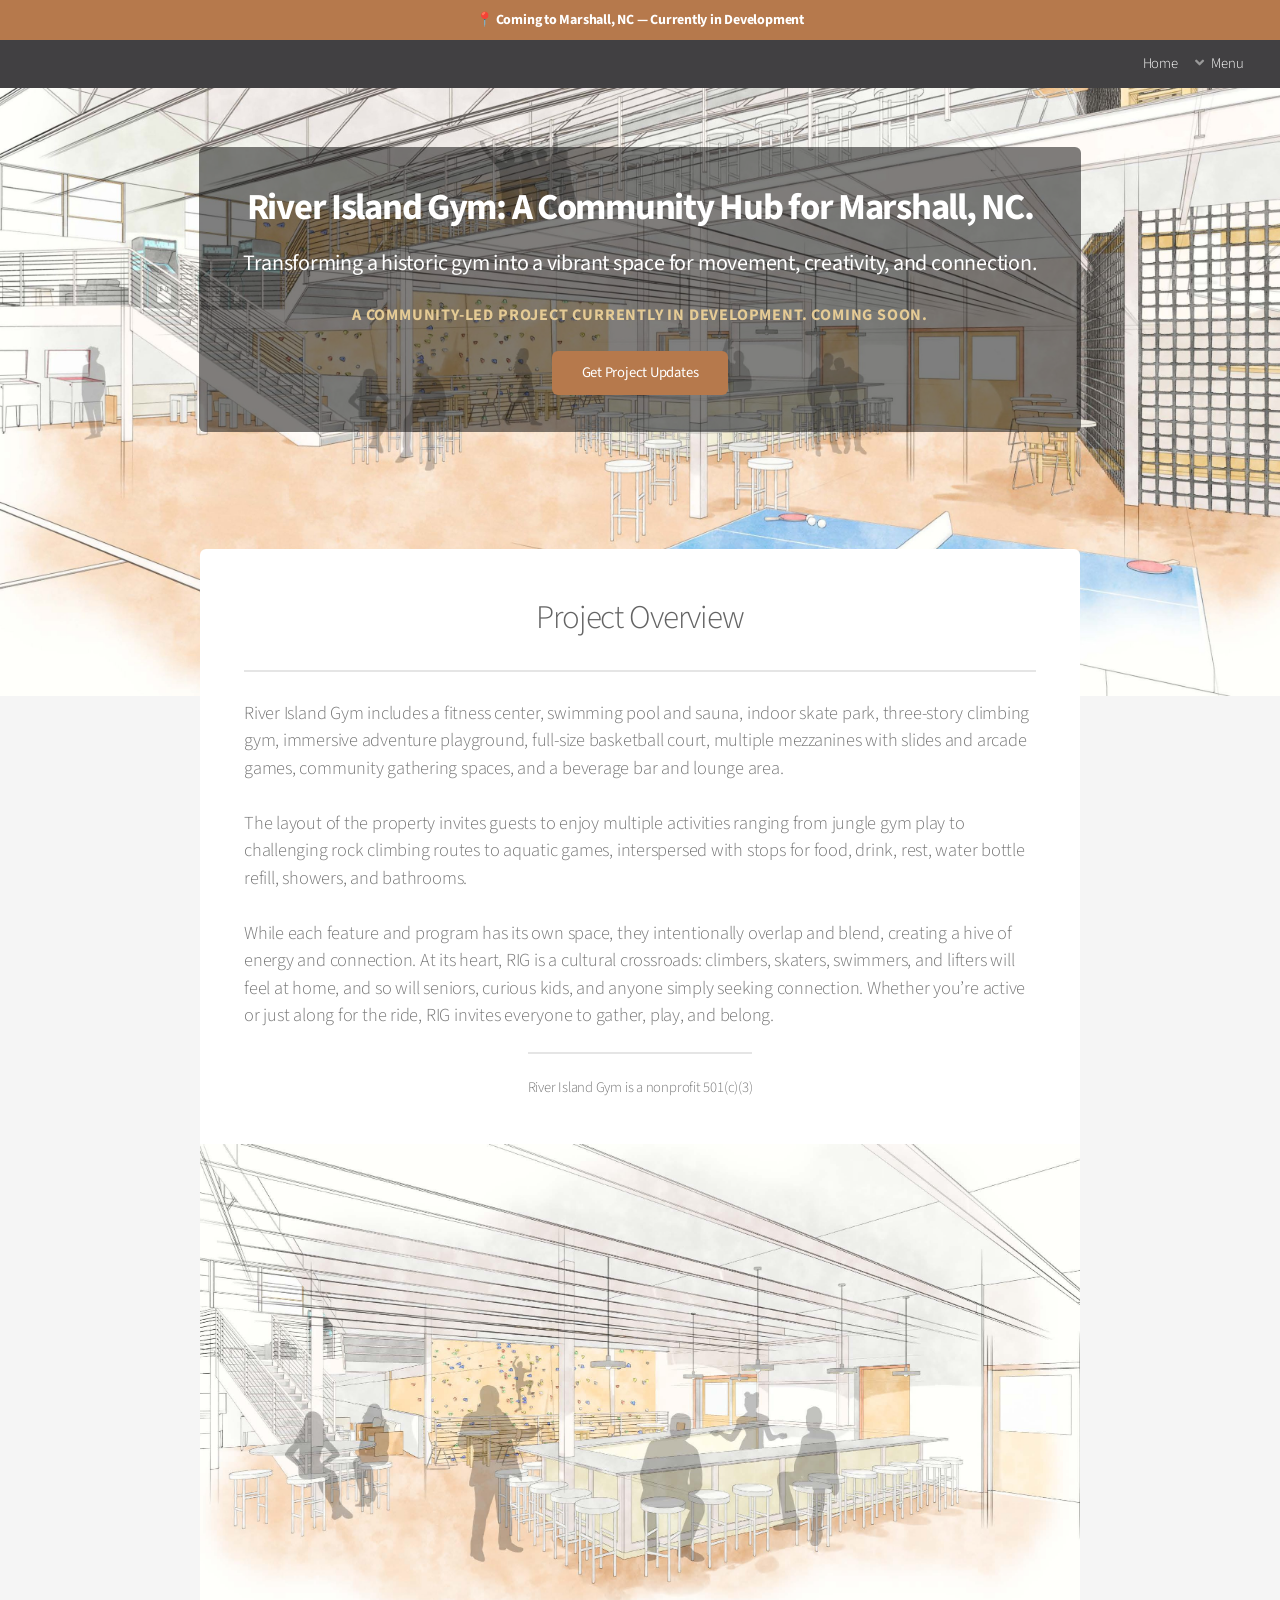
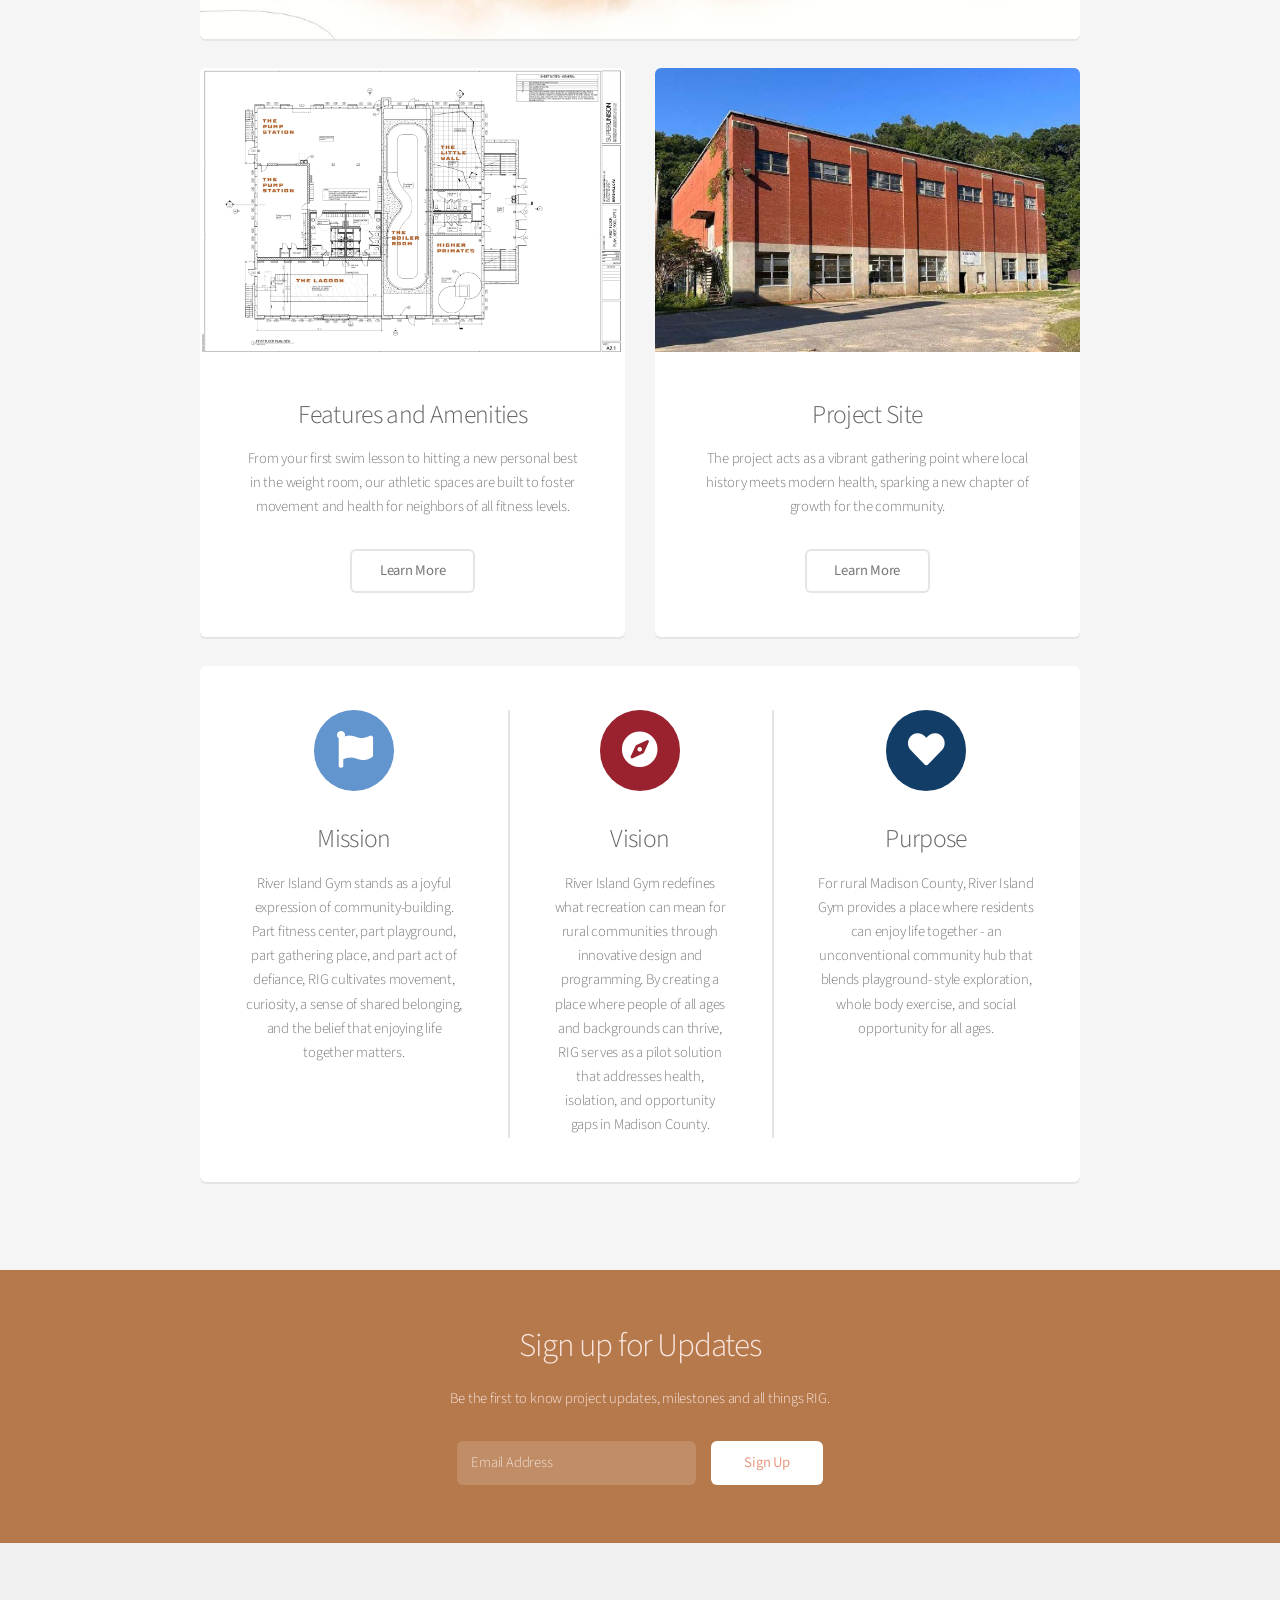
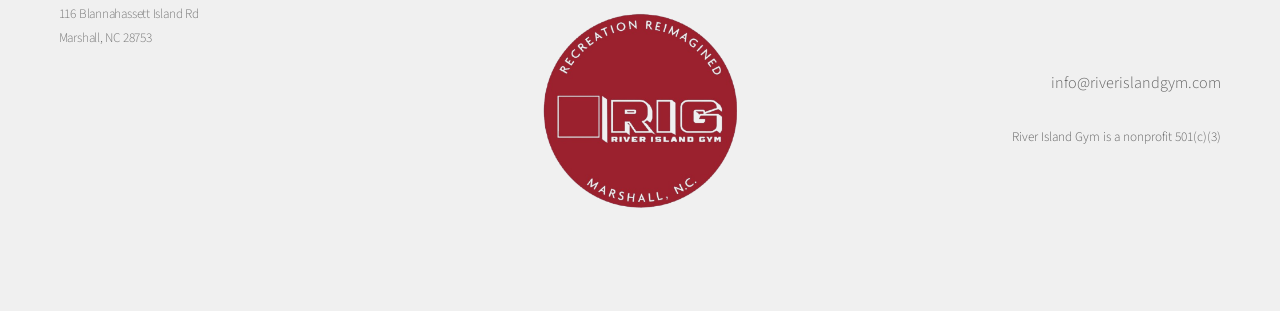
==== index.html @ 529a2a3e "remove pending approved" ====
<!DOCTYPE HTML>
<!--
	River Island Gym
-->
<html lang="en">
	<head>
		<title>River Island Gym | Marshall, NC Fitness & Community Center</title>
		<meta charset="utf-8" />
		<meta name="viewport" content="width=device-width, initial-scale=1, user-scalable=no" />
		<meta name="description" content="River Island Gym is a nonprofit community hub in Marshall, NC featuring a fitness center, skate park, climbing wall, pool, and more." />
		<meta property="og:title" content="River Island Gym | Marshall, NC Fitness & Community Center" />
		<meta property="og:description" content="River Island Gym is a nonprofit community hub in Marshall, NC featuring a fitness center, skate park, climbing wall, pool, and more." />
		<meta property="og:image" content="https://www.riverislandgym.com/images/top_banner.jpg" />
		<meta property="og:url" content="https://www.riverislandgym.com/" />
		<meta property="og:type" content="website" />
		<link rel="icon" href="images/favicon.png" type="image/png" />
		<link rel="stylesheet" href="assets/css/main.css" />
			<!-- Google tag (gtag.js) -->
		<script async src="https://www.googletagmanager.com/gtag/js?id=G-6VCPHJTY31"></script>
		<script>
		window.dataLayer = window.dataLayer || [];
		function gtag(){dataLayer.push(arguments);}
		gtag('js', new Date());

		gtag('config', 'G-6VCPHJTY31');
		</script>
	</head>

	<body class="landing is-preload">

		<!-- Announcement Bar -->
			<div id="announcement-bar">
				📍 Coming to Marshall, NC — Currently in Development
			</div>

		<div id="page-wrapper">

			<!-- Header -->
				<header id="header">
					<nav id="nav">
						<ul>
							<li><a href="index.html">Home</a></li>
							<li>
								<a href="#" class="icon solid fa-angle-down">Menu</a>
								<ul>
									<li><a href="spaces.html">Property Features</a></li>
									<li><a href="site.html">Project Site</a></li>
									<li><a href="contact.html">Contact</a></li>
								</ul>
							</li>
						</ul>
					</nav>
				</header>

			<!-- Banner -->
				<section id="banner">
					<div class="content">
						<h1>River Island Gym: A Community Hub for Marshall, NC.</h1>
						<p class="sub-headline">Transforming a historic gym into a vibrant space for movement, creativity, and connection.</p>
						<p class="status-line">A community-led project currently in development. Coming soon.</p>
						<ul class="actions special">
							<li><a href="#cta" class="button primary">Get Project Updates</a></li>
						</ul>
					</div>
				</section>

			<!-- Main -->
				<section id="main" class="container">

					<section class="box special">
						<header class="major">
							<h2>Project Overview</h2>
							<p>River Island Gym includes a fitness center, swimming pool and sauna, indoor skate park, three-story climbing
							gym, immersive adventure playground, full-size basketball court, multiple mezzanines with slides and arcade
							games, community gathering spaces, and a beverage bar and lounge area.<br><br>
							The layout of the property invites guests to enjoy multiple activities ranging from jungle gym play to challenging
							rock climbing routes to aquatic games, interspersed with stops for food, drink, rest, water bottle refill, showers,
							and bathrooms.<br><br>
							While each feature and program has its own space, they intentionally overlap and blend, creating a hive of
							energy and connection. At its heart, RIG is a cultural crossroads: climbers, skaters, swimmers, and lifters will
							feel at home, and so will seniors, curious kids, and anyone simply seeking connection. Whether you’re active or
							just along for the ride, RIG invites everyone to gather, play, and belong.
							</p>
							<p>River Island Gym is a nonprofit 501(c)(3)</p>
						</header>
						<span class="image featured"><img src="images/sandbar.jpg" alt="River Island Gym Sandbar lounge area" /></span>
					</section>

					<div class="row">
						<div class="col-6 col-12-narrower">

							<section class="box special">
								<span class="image featured fixed-ratio"><img src="images/architectual_drawing.jpg" alt="River Island Gym features and amenities" /></span>
								<h3>Features and Amenities</h3>
								<p>From your first swim lesson to hitting a new personal best in the weight room, our athletic spaces are built to foster movement and health for neighbors of all fitness levels.</p>
								<ul class="actions special">
									<li><a href="spaces.html" class="button alt">Learn More</a></li>
								</ul>
							</section>

						</div>
						<div class="col-6 col-12-narrower">

							<section class="box special">
								<span class="image featured fixed-ratio"><img src="images/current_building.jpg" alt="Current historic building exterior of River Island Gym" /></span>
								<h3>Project Site</h3>
								<p>The project acts as a vibrant gathering point where local history meets modern health, sparking a new chapter of growth for the community.</p>
								<ul class="actions special">
									<li><a href="site.html" class="button alt">Learn More</a></li>
								</ul>
							</section>

						</div>
					</div>

					<section class="box special features">
						<div class="features-row">
							<section>
								<span class="icon solid major fa-flag accent4"></span>
								<h3>Mission</h3>
								<p>River Island Gym stands as a joyful expression of community-building. Part fitness center, part playground, part gathering place, and part act of defiance, RIG cultivates movement, curiosity, a sense of shared belonging, and the belief that enjoying life together matters.</p>
							</section>
							<section>
								<span class="icon solid major fa-compass accent2"></span>
								<h3>Vision</h3>
								<p>River Island Gym redefines what recreation can mean for rural communities through innovative design and programming. By creating a place where people of all ages and backgrounds can thrive, RIG serves as a pilot solution that addresses health, isolation, and opportunity gaps in Madison County.</p>
							</section>
							<section>
								<span class="icon solid major fa-heart accent3"></span>
								<h3>Purpose</h3>
								<p>For rural Madison County, River Island Gym provides a place where residents can enjoy life together - an unconventional community hub that blends playground- style exploration, whole body exercise, and social opportunity for all ages.</p>
							</section>
						</div>
					</section>

				</section>

			<!-- CTA -->
				<section id="cta">

					<h2>Sign up for Updates</h2>
					<p>Be the first to know project updates, milestones and all things RIG.</p>

					<form method="POST" action="https://api.web3forms.com/submit">
						<input type="hidden" name="access_key" value="9e22d08b-8946-438e-a63d-2a989fbc5acf">
						
						<!-- Honeypot Spam Protection -->
						<input type="checkbox" name="botcheck" class="hidden" style="display: none;">
						<div class="row gtr-50 gtr-uniform">
							<div class="col-8 col-12-mobilep">
								<input type="email" name="email" id="email" placeholder="Email Address" required />
							</div>
							<div class="col-4 col-12-mobilep">
								<input type="submit" value="Sign Up" class="fit" />
							</div>
						</div>
					</form>

				</section>

			<!-- Footer -->
				<footer id="footer">
					<div class="footer-location">
						<p>116 Blannahassett Island Rd<br>Marshall, NC 28753</p>
						<iframe src="https://maps.google.com/maps?q=116%20Blannahassett%20Island%20Rd,%20Marshall,%20NC%2028753&t=&z=13&ie=UTF8&iwloc=&output=embed" width="100%" height="150" style="border:0; border-radius: 6px; margin-top: 1em;" allowfullscreen="" loading="lazy"></iframe>
					</div>
					<div class="footer-logo">
						<img src="images/rig_red_circle.png" alt="River Island Gym Logo" />
					</div>
					<div class="footer-contact">
						<!--
						<ul class="icons">
							<li><a href="#" class="icon brands fa-twitter"><span class="label">Twitter</span></a></li>
							<li><a href="#" class="icon brands fa-facebook-f"><span class="label">Facebook</span></a></li>
							<li><a href="#" class="icon brands fa-instagram"><span class="label">Instagram</span></a></li>
						</ul>
						-->
						<h4><a href="mailto:info@riverislandgym.com">info@riverislandgym.com</a></h4>
						<br><h5>River Island Gym is a nonprofit 501(c)(3)</h5>
					</div>
	
				</footer>

		</div>

		<!-- Scripts -->
			<script src="assets/js/jquery.min.js"></script>
			<script src="assets/js/jquery.dropotron.min.js"></script>
			<script src="assets/js/jquery.scrollex.min.js"></script>
			<script src="assets/js/browser.min.js"></script>
			<script src="assets/js/breakpoints.min.js"></script>
			<script src="assets/js/util.js"></script>
			<script src="assets/js/main.js"></script>

	</body>
</html>
---- assets/css/main.css ----
@import url("https://cdnjs.cloudflare.com/ajax/libs/font-awesome/5.15.4/css/all.min.css");
@import url("https://fonts.googleapis.com/css?family=Source+Sans+Pro:300,400,700,300italic,400italic,700italic");

	html, body, div, span, applet, object,
	iframe, h1, h2, h3, h4, h5, h6, p, blockquote,
	pre, a, abbr, acronym, address, big, cite,
	code, del, dfn, em, img, ins, kbd, q, s, samp,
	small, strike, strong, sub, sup, tt, var, b,
	u, i, center, dl, dt, dd, ol, ul, li, fieldset,
	form, label, legend, table, caption, tbody,
	tfoot, thead, tr, th, td, article, aside,
	canvas, details, embed, figure, figcaption,
	footer, header, hgroup, menu, nav, output, ruby,
	section, summary, time, mark, audio, video {
		margin: 0;
		padding: 0;
		border: 0;
		font-size: 100%;
		font: inherit;
		vertical-align: baseline;
	}

	article, aside, details, figcaption, figure,
	footer, header, hgroup, menu, nav, section {
		display: block;
	}

	body {
		line-height: 1;
	}

	ol, ul {
		list-style: none;
	}

	blockquote, q {
		quotes: none;
	}

		blockquote:before, blockquote:after, q:before, q:after {
			content: '';
			content: none;
		}

	table {
		border-collapse: collapse;
		border-spacing: 0;
	}

	body {
		-webkit-text-size-adjust: none;
	}

	mark {
		background-color: transparent;
		color: inherit;
	}

	input::-moz-focus-inner {
		border: 0;
		padding: 0;
	}

	input, select, textarea {
		-moz-appearance: none;
		-webkit-appearance: none;
		-ms-appearance: none;
		appearance: none;
	}

/* Basic */

	@-ms-viewport {
		width: device-width;
	}

	body {
		-ms-overflow-style: scrollbar;
	}

	@media screen and (max-width: 480px) {

		html, body {
			min-width: 320px;
		}

	}

	html {
		box-sizing: border-box;
	}

	*, *:before, *:after {
		box-sizing: inherit;
	}

	body {
		background: #f5f5f5;
	}

	body, input, select, textarea {
		color: #777;
		font-family: "Source Sans Pro", sans-serif;
		font-size: 16pt;
		font-weight: 300;
		line-height: 1.65em;
		letter-spacing: -0.015em;
	}

	a {
		-moz-transition: color 0.2s ease-in-out, border-bottom-color 0.2s ease-in-out;
		-webkit-transition: color 0.2s ease-in-out, border-bottom-color 0.2s ease-in-out;
		-ms-transition: color 0.2s ease-in-out, border-bottom-color 0.2s ease-in-out;
		transition: color 0.2s ease-in-out, border-bottom-color 0.2s ease-in-out;
		border-bottom: dotted 1px;
		color: #e89980;
		text-decoration: none;
	}

		a:hover {
			border-bottom-color: transparent;
		}

	strong, b {
		color: #646464;
		font-weight: 400;
	}

	em, i {
		font-style: italic;
	}

	p {
		margin: 0 0 2em 0;
	}

	h1, h2, h3, h4, h5, h6 {
		color: #646464;
		font-weight: 300;
		line-height: 1em;
		margin: 0 0 0.5em 0;
	}

		h1 a, h2 a, h3 a, h4 a, h5 a, h6 a {
			color: inherit;
			text-decoration: none;
		}

	h1, h2 {
		font-size: 2.25em;
		line-height: 1.5em;
		letter-spacing: -0.035em;
	}

	h3 {
		font-size: 1.75em;
		line-height: 1.5em;
		letter-spacing: -0.025em;
	}

	h4 {
		font-size: 1.1em;
		line-height: 1.5em;
		letter-spacing: 0;
	}

	h5 {
		font-size: 0.9em;
		line-height: 1.5em;
		letter-spacing: 0;
	}

	h6 {
		font-size: 0.7em;
		line-height: 1.5em;
		letter-spacing: 0;
	}

	sub {
		font-size: 0.8em;
		position: relative;
		top: 0.5em;
	}

	sup {
		font-size: 0.8em;
		position: relative;
		top: -0.5em;
	}

	hr {
		border: 0;
		border-bottom: solid 2px #e5e5e5;
		margin: 2em 0;
	}

		hr.major {
			margin: 3em 0;
		}

	blockquote {
		border-left: solid 4px #e5e5e5;
		font-style: italic;
		margin: 0 0 2em 0;
		padding: 0.5em 0 0.5em 2em;
	}

	pre {
		-webkit-overflow-scrolling: touch;
		background: #f8f8f8;
		border-radius: 6px;
		border: solid 1px #e5e5e5;
		font-family: monospace;
		font-size: 0.9em;
		line-height: 1.75em;
		margin: 0 0 2em 0;
		overflow-x: auto;
		padding: 1em 1.5em;
	}

	code {
		background: #f8f8f8;
		border-radius: 6px;
		border: solid 1px #e5e5e5;
		font-family: monospace;
		font-size: 0.9em;
		margin: 0 0.25em;
		padding: 0.25em 0.65em;
	}

	.align-left {
		text-align: left;
	}

	.align-center {
		text-align: center;
	}

	.align-right {
		text-align: right;
	}

/* Row */

	.row {
		display: flex;
		flex-wrap: wrap;
		box-sizing: border-box;
		align-items: stretch;
	}

		.row > * {
			box-sizing: border-box;
		}

		.row.gtr-uniform > * > :last-child {
			margin-bottom: 0;
		}

		.row.aln-left {
			justify-content: flex-start;
		}

		.row.aln-center {
			justify-content: center;
		}

		.row.aln-right {
			justify-content: flex-end;
		}

		.row.aln-top {
			align-items: flex-start;
		}

		.row.aln-middle {
			align-items: center;
		}

		.row.aln-bottom {
			align-items: flex-end;
		}

		.row > .imp {
			order: -1;
		}

		.row > .col-1 {
			width: 8.33333%;
		}

		.row > .off-1 {
			margin-left: 8.333333%;
		}

		.row > .col-2 {
			width: 16.66667%;
		}

		.row > .off-2 {
			margin-left: 16.66667%;
		}

		.row > .col-3 {
			width: 25%;
		}

		.row > .off-3 {
			margin-left: 25%;
		}

		.row > .col-4 {
			width: 33.33333%;
		}

		.row > .off-4 {
			margin-left: 33.33333%;
		}

		.row > .col-5 {
			width: 41.66667%;
		}

		.row > .off-5 {
			margin-left: 41.66667%;
		}

		.row > .col-6 {
			width: 50%;
		}

		.row > .off-6 {
			margin-left: 50%;
		}

		.row > .col-7 {
			width: 58.33333%;
		}

		.row > .off-7 {
			margin-left: 58.33333%;
		}

		.row > .col-8 {
			width: 66.66667%;
		}

		.row > .off-8 {
			margin-left: 66.66667%;
		}

		.row > .col-9 {
			width: 75%;
		}

		.row > .off-9 {
			margin-left: 75%;
		}

		.row > .col-10 {
			width: 83.33333%;
		}

		.row > .off-10 {
			margin-left: 83.33333%;
		}

		.row > .col-11 {
			width: 91.66667%;
		}

		.row > .off-11 {
			margin-left: 91.66667%;
		}

		.row > .col-12 {
			width: 100%;
		}

		.row > .off-12 {
			margin-left: 100%;
		}

		.row.gtr-0 {
			margin-top: 0;
			margin-left: 0em;
		}

			.row.gtr-0 > * {
				padding: 0 0 0 0em;
			}

			.row.gtr-0.gtr-uniform {
				margin-top: 0em;
			}

				.row.gtr-0.gtr-uniform > * {
					padding-top: 0em;
				}

		.row.gtr-25 {
			margin-top: 0;
			margin-left: -0.5em;
		}

			.row.gtr-25 > * {
				padding: 0 0 0 0.5em;
			}

			.row.gtr-25.gtr-uniform {
				margin-top: -0.5em;
			}

				.row.gtr-25.gtr-uniform > * {
					padding-top: 0.5em;
				}

		.row.gtr-50 {
			margin-top: 0;
			margin-left: -1em;
		}

			.row.gtr-50 > * {
				padding: 0 0 0 1em;
			}

			.row.gtr-50.gtr-uniform {
				margin-top: -1em;
			}

				.row.gtr-50.gtr-uniform > * {
					padding-top: 1em;
				}

		.row {
			margin-top: 0;
			margin-left: -2em;
		}

			.row > * {
				padding: 0 0 0 2em;
			}

			.row.gtr-uniform {
				margin-top: -2em;
			}

				.row.gtr-uniform > * {
					padding-top: 2em;
				}

		.row.gtr-150 {
			margin-top: 0;
			margin-left: -3em;
		}

			.row.gtr-150 > * {
				padding: 0 0 0 3em;
			}

			.row.gtr-150.gtr-uniform {
				margin-top: -3em;
			}

				.row.gtr-150.gtr-uniform > * {
					padding-top: 3em;
				}

		.row.gtr-200 {
			margin-top: 0;
			margin-left: -4em;
		}

			.row.gtr-200 > * {
				padding: 0 0 0 4em;
			}

			.row.gtr-200.gtr-uniform {
				margin-top: -4em;
			}

				.row.gtr-200.gtr-uniform > * {
					padding-top: 4em;
				}

		@media screen and (max-width: 1680px) {

			.row {
				display: flex;
				flex-wrap: wrap;
				box-sizing: border-box;
				align-items: stretch;
			}

				.row > * {
					box-sizing: border-box;
				}

				.row.gtr-uniform > * > :last-child {
					margin-bottom: 0;
				}

				.row.aln-left {
					justify-content: flex-start;
				}

				.row.aln-center {
					justify-content: center;
				}

				.row.aln-right {
					justify-content: flex-end;
				}

				.row.aln-top {
					align-items: flex-start;
				}

				.row.aln-middle {
					align-items: center;
				}

				.row.aln-bottom {
					align-items: flex-end;
				}

				.row > .imp-wide {
					order: -1;
				}

				.row > .col-1-wide {
					width: 8.33333%;
				}

				.row > .off-1-wide {
					margin-left: 8.33333%;
				}

				.row > .col-2-wide {
					width: 16.66667%;
				}

				.row > .off-2-wide {
					margin-left: 16.66667%;
				}

				.row > .col-3-wide {
					width: 25%;
				}

				.row > .off-3-wide {
					margin-left: 25%;
				}

				.row > .col-4-wide {
					width: 33.33333%;
				}

				.row > .off-4-wide {
					margin-left: 33.33333%;
				}

				.row > .col-5-wide {
					width: 41.66667%;
				}

				.row > .off-5-wide {
					margin-left: 41.66667%;
				}

				.row > .col-6-wide {
					width: 50%;
				}

				.row > .off-6-wide {
					margin-left: 50%;
				}

				.row > .col-7-wide {
					width: 58.33333%;
				}

				.row > .off-7-wide {
					margin-left: 58.33333%;
				}

				.row > .col-8-wide {
					width: 66.66667%;
				}

				.row > .off-8-wide {
					margin-left: 66.66667%;
				}

				.row > .col-9-wide {
					width: 75%;
				}

				.row > .off-9-wide {
					margin-left: 75%;
				}

				.row > .col-10-wide {
					width: 83.33333%;
				}

				.row > .off-10-wide {
					margin-left: 83.33333%;
				}

				.row > .col-11-wide {
					width: 91.66667%;
				}

				.row > .off-11-wide {
					margin-left: 91.66667%;
				}

				.row > .col-12-wide {
					width: 100%;
				}

				.row > .off-12-wide {
					margin-left: 100%;
				}

				.row.gtr-0 {
					margin-top: 0;
					margin-left: 0em;
				}

					.row.gtr-0 > * {
						padding: 0 0 0 0em;
					}

					.row.gtr-0.gtr-uniform {
						margin-top: 0em;
					}

						.row.gtr-0.gtr-uniform > * {
							padding-top: 0em;
						}

				.row.gtr-25 {
					margin-top: 0;
					margin-left: -0.5em;
				}

					.row.gtr-25 > * {
						padding: 0 0 0 0.5em;
					}

					.row.gtr-25.gtr-uniform {
						margin-top: -0.5em;
					}

						.row.gtr-25.gtr-uniform > * {
							padding-top: 0.5em;
						}

				.row.gtr-50 {
					margin-top: 0;
					margin-left: -1em;
				}

					.row.gtr-50 > * {
						padding: 0 0 0 1em;
					}

					.row.gtr-50.gtr-uniform {
						margin-top: -1em;
					}

						.row.gtr-50.gtr-uniform > * {
							padding-top: 1em;
						}

				.row {
					margin-top: 0;
					margin-left: -2em;
				}

					.row > * {
						padding: 0 0 0 2em;
					}

					.row.gtr-uniform {
						margin-top: -2em;
					}

						.row.gtr-uniform > * {
							padding-top: 2em;
						}

				.row.gtr-150 {
					margin-top: 0;
					margin-left: -3em;
				}

					.row.gtr-150 > * {
						padding: 0 0 0 3em;
					}

					.row.gtr-150.gtr-uniform {
						margin-top: -3em;
					}

						.row.gtr-150.gtr-uniform > * {
							padding-top: 3em;
						}

				.row.gtr-200 {
					margin-top: 0;
					margin-left: -4em;
				}

					.row.gtr-200 > * {
						padding: 0 0 0 4em;
					}

					.row.gtr-200.gtr-uniform {
						margin-top: -4em;
					}

						.row.gtr-200.gtr-uniform > * {
							padding-top: 4em;
						}

		}

		@media screen and (max-width: 1280px) {

			.row {
				display: flex;
				flex-wrap: wrap;
				box-sizing: border-box;
				align-items: stretch;
			}

				.row > * {
					box-sizing: border-box;
				}

				.row.gtr-uniform > * > :last-child {
					margin-bottom: 0;
				}

				.row.aln-left {
					justify-content: flex-start;
				}

				.row.aln-center {
					justify-content: center;
				}

				.row.aln-right {
					justify-content: flex-end;
				}

				.row.aln-top {
					align-items: flex-start;
				}

				.row.aln-middle {
					align-items: center;
				}

				.row.aln-bottom {
					align-items: flex-end;
				}

				.row > .imp-normal {
					order: -1;
				}

				.row > .col-1-normal {
					width: 8.33333%;
				}

				.row > .off-1-normal {
					margin-left: 8.33333%;
				}

				.row > .col-2-normal {
					width: 16.66667%;
				}

				.row > .off-2-normal {
					margin-left: 16.66667%;
				}

				.row > .col-3-normal {
					width: 25%;
				}

				.row > .off-3-normal {
					margin-left: 25%;
				}

				.row > .col-4-normal {
					width: 33.33333%;
				}

				.row > .off-4-normal {
					margin-left: 33.33333%;
				}

				.row > .col-5-normal {
					width: 41.66667%;
				}

				.row > .off-5-normal {
					margin-left: 41.66667%;
				}

				.row > .col-6-normal {
					width: 50%;
				}

				.row > .off-6-normal {
					margin-left: 50%;
				}

				.row > .col-7-normal {
					width: 58.33333%;
				}

				.row > .off-7-normal {
					margin-left: 58.33333%;
				}

				.row > .col-8-normal {
					width: 66.66667%;
				}

				.row > .off-8-normal {
					margin-left: 66.66667%;
				}

				.row > .col-9-normal {
					width: 75%;
				}

				.row > .off-9-normal {
					margin-left: 75%;
				}

				.row > .col-10-normal {
					width: 83.33333%;
				}

				.row > .off-10-normal {
					margin-left: 83.33333%;
				}

				.row > .col-11-normal {
					width: 91.66667%;
				}

				.row > .off-11-normal {
					margin-left: 91.66667%;
				}

				.row > .col-12-normal {
					width: 100%;
				}

				.row > .off-12-normal {
					margin-left: 100%;
				}

				.row.gtr-0 {
					margin-top: 0;
					margin-left: 0em;
				}

					.row.gtr-0 > * {
						padding: 0 0 0 0em;
					}

					.row.gtr-0.gtr-uniform {
						margin-top: 0em;
					}

						.row.gtr-0.gtr-uniform > * {
							padding-top: 0em;
						}

				.row.gtr-25 {
					margin-top: 0;
					margin-left: -0.5em;
				}

					.row.gtr-25 > * {
						padding: 0 0 0 0.5em;
					}

					.row.gtr-25.gtr-uniform {
						margin-top: -0.5em;
					}

						.row.gtr-25.gtr-uniform > * {
							padding-top: 0.5em;
						}

				.row.gtr-50 {
					margin-top: 0;
					margin-left: -1em;
				}

					.row.gtr-50 > * {
						padding: 0 0 0 1em;
					}

					.row.gtr-50.gtr-uniform {
						margin-top: -1em;
					}

						.row.gtr-50.gtr-uniform > * {
							padding-top: 1em;
						}

				.row {
					margin-top: 0;
					margin-left: -2em;
				}

					.row > * {
						padding: 0 0 0 2em;
					}

					.row.gtr-uniform {
						margin-top: -2em;
					}

						.row.gtr-uniform > * {
							padding-top: 2em;
						}

				.row.gtr-150 {
					margin-top: 0;
					margin-left: -3em;
				}

					.row.gtr-150 > * {
						padding: 0 0 0 3em;
					}

					.row.gtr-150.gtr-uniform {
						margin-top: -3em;
					}

						.row.gtr-150.gtr-uniform > * {
							padding-top: 3em;
						}

				.row.gtr-200 {
					margin-top: 0;
					margin-left: -4em;
				}

					.row.gtr-200 > * {
						padding: 0 0 0 4em;
					}

					.row.gtr-200.gtr-uniform {
						margin-top: -4em;
					}

						.row.gtr-200.gtr-uniform > * {
							padding-top: 4em;
						}

		}

		@media screen and (max-width: 980px) {

			.row {
				display: flex;
				flex-wrap: wrap;
				box-sizing: border-box;
				align-items: stretch;
			}

				.row > * {
					box-sizing: border-box;
				}

				.row.gtr-uniform > * > :last-child {
					margin-bottom: 0;
				}

				.row.aln-left {
					justify-content: flex-start;
				}

				.row.aln-center {
					justify-content: center;
				}

				.row.aln-right {
					justify-content: flex-end;
				}

				.row.aln-top {
					align-items: flex-start;
				}

				.row.aln-middle {
					align-items: center;
				}

				.row.aln-bottom {
					align-items: flex-end;
				}

				.row > .imp-narrow {
					order: -1;
				}

				.row > .col-1-narrow {
					width: 8.33333%;
				}

				.row > .off-1-narrow {
					margin-left: 8.33333%;
				}

				.row > .col-2-narrow {
					width: 16.66667%;
				}

				.row > .off-2-narrow {
					margin-left: 16.66667%;
				}

				.row > .col-3-narrow {
					width: 25%;
				}

				.row > .off-3-narrow {
					margin-left: 25%;
				}

				.row > .col-4-narrow {
					width: 33.33333%;
				}

				.row > .off-4-narrow {
					margin-left: 33.33333%;
				}

				.row > .col-5-narrow {
					width: 41.66667%;
				}

				.row > .off-5-narrow {
					margin-left: 41.66667%;
				}

				.row > .col-6-narrow {
					width: 50%;
				}

				.row > .off-6-narrow {
					margin-left: 50%;
				}

				.row > .col-7-narrow {
					width: 58.33333%;
				}

				.row > .off-7-narrow {
					margin-left: 58.33333%;
				}

				.row > .col-8-narrow {
					width: 66.66667%;
				}

				.row > .off-8-narrow {
					margin-left: 66.66667%;
				}

				.row > .col-9-narrow {
					width: 75%;
				}

				.row > .off-9-narrow {
					margin-left: 75%;
				}

				.row > .col-10-narrow {
					width: 83.33333%;
				}

				.row > .off-10-narrow {
					margin-left: 83.33333%;
				}

				.row > .col-11-narrow {
					width: 91.66667%;
				}

				.row > .off-11-narrow {
					margin-left: 91.66667%;
				}

				.row > .col-12-narrow {
					width: 100%;
				}

				.row > .off-12-narrow {
					margin-left: 100%;
				}

				.row.gtr-0 {
					margin-top: 0;
					margin-left: 0em;
				}

					.row.gtr-0 > * {
						padding: 0 0 0 0em;
					}

					.row.gtr-0.gtr-uniform {
						margin-top: 0em;
					}

						.row.gtr-0.gtr-uniform > * {
							padding-top: 0em;
						}

				.row.gtr-25 {
					margin-top: 0;
					margin-left: -0.5em;
				}

					.row.gtr-25 > * {
						padding: 0 0 0 0.5em;
					}

					.row.gtr-25.gtr-uniform {
						margin-top: -0.5em;
					}

						.row.gtr-25.gtr-uniform > * {
							padding-top: 0.5em;
						}

				.row.gtr-50 {
					margin-top: 0;
					margin-left: -1em;
				}

					.row.gtr-50 > * {
						padding: 0 0 0 1em;
					}

					.row.gtr-50.gtr-uniform {
						margin-top: -1em;
					}

						.row.gtr-50.gtr-uniform > * {
							padding-top: 1em;
						}

				.row {
					margin-top: 0;
					margin-left: -2em;
				}

					.row > * {
						padding: 0 0 0 2em;
					}

					.row.gtr-uniform {
						margin-top: -2em;
					}

						.row.gtr-uniform > * {
							padding-top: 2em;
						}

				.row.gtr-150 {
					margin-top: 0;
					margin-left: -3em;
				}

					.row.gtr-150 > * {
						padding: 0 0 0 3em;
					}

					.row.gtr-150.gtr-uniform {
						margin-top: -3em;
					}

						.row.gtr-150.gtr-uniform > * {
							padding-top: 3em;
						}

				.row.gtr-200 {
					margin-top: 0;
					margin-left: -4em;
				}

					.row.gtr-200 > * {
						padding: 0 0 0 4em;
					}

					.row.gtr-200.gtr-uniform {
						margin-top: -4em;
					}

						.row.gtr-200.gtr-uniform > * {
							padding-top: 4em;
						}

		}

		@media screen and (max-width: 840px) {

			.row {
				display: flex;
				flex-wrap: wrap;
				box-sizing: border-box;
				align-items: stretch;
			}

				.row > * {
					box-sizing: border-box;
				}

				.row.gtr-uniform > * > :last-child {
					margin-bottom: 0;
				}

				.row.aln-left {
					justify-content: flex-start;
				}

				.row.aln-center {
					justify-content: center;
				}

				.row.aln-right {
					justify-content: flex-end;
				}

				.row.aln-top {
					align-items: flex-start;
				}

				.row.aln-middle {
					align-items: center;
				}

				.row.aln-bottom {
					align-items: flex-end;
				}

				.row > .imp-narrower {
					order: -1;
				}

				.row > .col-1-narrower {
					width: 8.33333%;
				}

				.row > .off-1-narrower {
					margin-left: 8.33333%;
				}

				.row > .col-2-narrower {
					width: 16.66667%;
				}

				.row > .off-2-narrower {
					margin-left: 16.66667%;
				}

				.row > .col-3-narrower {
					width: 25%;
				}

				.row > .off-3-narrower {
					margin-left: 25%;
				}

				.row > .col-4-narrower {
					width: 33.33333%;
				}

				.row > .off-4-narrower {
					margin-left: 33.33333%;
				}

				.row > .col-5-narrower {
					width: 41.66667%;
				}

				.row > .off-5-narrower {
					margin-left: 41.66667%;
				}

				.row > .col-6-narrower {
					width: 50%;
				}

				.row > .off-6-narrower {
					margin-left: 50%;
				}

				.row > .col-7-narrower {
					width: 58.33333%;
				}

				.row > .off-7-narrower {
					margin-left: 58.33333%;
				}

				.row > .col-8-narrower {
					width: 66.66667%;
				}

				.row > .off-8-narrower {
					margin-left: 66.66667%;
				}

				.row > .col-9-narrower {
					width: 75%;
				}

				.row > .off-9-narrower {
					margin-left: 75%;
				}

				.row > .col-10-narrower {
					width: 83.33333%;
				}

				.row > .off-10-narrower {
					margin-left: 83.33333%;
				}

				.row > .col-11-narrower {
					width: 91.66667%;
				}

				.row > .off-11-narrower {
					margin-left: 91.66667%;
				}

				.row > .col-12-narrower {
					width: 100%;
				}

				.row > .off-12-narrower {
					margin-left: 100%;
				}

				.row.gtr-0 {
					margin-top: 0;
					margin-left: 0em;
				}

					.row.gtr-0 > * {
						padding: 0 0 0 0em;
					}

					.row.gtr-0.gtr-uniform {
						margin-top: 0em;
					}

						.row.gtr-0.gtr-uniform > * {
							padding-top: 0em;
						}

				.row.gtr-25 {
					margin-top: 0;
					margin-left: -0.5em;
				}

					.row.gtr-25 > * {
						padding: 0 0 0 0.5em;
					}

					.row.gtr-25.gtr-uniform {
						margin-top: -0.5em;
					}

						.row.gtr-25.gtr-uniform > * {
							padding-top: 0.5em;
						}

				.row.gtr-50 {
					margin-top: 0;
					margin-left: -1em;
				}

					.row.gtr-50 > * {
						padding: 0 0 0 1em;
					}

					.row.gtr-50.gtr-uniform {
						margin-top: -1em;
					}

						.row.gtr-50.gtr-uniform > * {
							padding-top: 1em;
						}

				.row {
					margin-top: 0;
					margin-left: -2em;
				}

					.row > * {
						padding: 0 0 0 2em;
					}

					.row.gtr-uniform {
						margin-top: -2em;
					}

						.row.gtr-uniform > * {
							padding-top: 2em;
						}

				.row.gtr-150 {
					margin-top: 0;
					margin-left: -3em;
				}

					.row.gtr-150 > * {
						padding: 0 0 0 3em;
					}

					.row.gtr-150.gtr-uniform {
						margin-top: -3em;
					}

						.row.gtr-150.gtr-uniform > * {
							padding-top: 3em;
						}

				.row.gtr-200 {
					margin-top: 0;
					margin-left: -4em;
				}

					.row.gtr-200 > * {
						padding: 0 0 0 4em;
					}

					.row.gtr-200.gtr-uniform {
						margin-top: -4em;
					}

						.row.gtr-200.gtr-uniform > * {
							padding-top: 4em;
						}

		}

		@media screen and (max-width: 736px) {

			.row {
				display: flex;
				flex-wrap: wrap;
				box-sizing: border-box;
				align-items: stretch;
			}

				.row > * {
					box-sizing: border-box;
				}

				.row.gtr-uniform > * > :last-child {
					margin-bottom: 0;
				}

				.row.aln-left {
					justify-content: flex-start;
				}

				.row.aln-center {
					justify-content: center;
				}

				.row.aln-right {
					justify-content: flex-end;
				}

				.row.aln-top {
					align-items: flex-start;
				}

				.row.aln-middle {
					align-items: center;
				}

				.row.aln-bottom {
					align-items: flex-end;
				}

				.row > .imp-mobile {
					order: -1;
				}

				.row > .col-1-mobile {
					width: 8.33333%;
				}

				.row > .off-1-mobile {
					margin-left: 8.33333%;
				}

				.row > .col-2-mobile {
					width: 16.66667%;
				}

				.row > .off-2-mobile {
					margin-left: 16.66667%;
				}

				.row > .col-3-mobile {
					width: 25%;
				}

				.row > .off-3-mobile {
					margin-left: 25%;
				}

				.row > .col-4-mobile {
					width: 33.33333%;
				}

				.row > .off-4-mobile {
					margin-left: 33.33333%;
				}

				.row > .col-5-mobile {
					width: 41.66667%;
				}

				.row > .off-5-mobile {
					margin-left: 41.66667%;
				}

				.row > .col-6-mobile {
					width: 50%;
				}

				.row > .off-6-mobile {
					margin-left: 50%;
				}

				.row > .col-7-mobile {
					width: 58.33333%;
				}

				.row > .off-7-mobile {
					margin-left: 58.33333%;
				}

				.row > .col-8-mobile {
					width: 66.66667%;
				}

				.row > .off-8-mobile {
					margin-left: 66.66667%;
				}

				.row > .col-9-mobile {
					width: 75%;
				}

				.row > .off-9-mobile {
					margin-left: 75%;
				}

				.row > .col-10-mobile {
					width: 83.33333%;
				}

				.row > .off-10-mobile {
					margin-left: 83.33333%;
				}

				.row > .col-11-mobile {
					width: 91.66667%;
				}

				.row > .off-11-mobile {
					margin-left: 91.66667%;
				}

				.row > .col-12-mobile {
					width: 100%;
				}

				.row > .off-12-mobile {
					margin-left: 100%;
				}

				.row.gtr-0 {
					margin-top: 0;
					margin-left: 0em;
				}

					.row.gtr-0 > * {
						padding: 0 0 0 0em;
					}

					.row.gtr-0.gtr-uniform {
						margin-top: 0em;
					}

						.row.gtr-0.gtr-uniform > * {
							padding-top: 0em;
						}

				.row.gtr-25 {
					margin-top: 0;
					margin-left: -0.5em;
				}

					.row.gtr-25 > * {
						padding: 0 0 0 0.5em;
					}

					.row.gtr-25.gtr-uniform {
						margin-top: -0.5em;
					}

						.row.gtr-25.gtr-uniform > * {
							padding-top: 0.5em;
						}

				.row.gtr-50 {
					margin-top: 0;
					margin-left: -1em;
				}

					.row.gtr-50 > * {
						padding: 0 0 0 1em;
					}

					.row.gtr-50.gtr-uniform {
						margin-top: -1em;
					}

						.row.gtr-50.gtr-uniform > * {
							padding-top: 1em;
						}

				.row {
					margin-top: 0;
					margin-left: -2em;
				}

					.row > * {
						padding: 0 0 0 2em;
					}

					.row.gtr-uniform {
						margin-top: -2em;
					}

						.row.gtr-uniform > * {
							padding-top: 2em;
						}

				.row.gtr-150 {
					margin-top: 0;
					margin-left: -3em;
				}

					.row.gtr-150 > * {
						padding: 0 0 0 3em;
					}

					.row.gtr-150.gtr-uniform {
						margin-top: -3em;
					}

						.row.gtr-150.gtr-uniform > * {
							padding-top: 3em;
						}

				.row.gtr-200 {
					margin-top: 0;
					margin-left: -4em;
				}

					.row.gtr-200 > * {
						padding: 0 0 0 4em;
					}

					.row.gtr-200.gtr-uniform {
						margin-top: -4em;
					}

						.row.gtr-200.gtr-uniform > * {
							padding-top: 4em;
						}

		}

		@media screen and (max-width: 480px) {

			.row {
				display: flex;
				flex-wrap: wrap;
				box-sizing: border-box;
				align-items: stretch;
			}

				.row > * {
					box-sizing: border-box;
				}

				.row.gtr-uniform > * > :last-child {
					margin-bottom: 0;
				}

				.row.aln-left {
					justify-content: flex-start;
				}

				.row.aln-center {
					justify-content: center;
				}

				.row.aln-right {
					justify-content: flex-end;
				}

				.row.aln-top {
					align-items: flex-start;
				}

				.row.aln-middle {
					align-items: center;
				}

				.row.aln-bottom {
					align-items: flex-end;
				}

				.row > .imp-mobilep {
					order: -1;
				}

				.row > .col-1-mobilep {
					width: 8.33333%;
				}

				.row > .off-1-mobilep {
					margin-left: 8.33333%;
				}

				.row > .col-2-mobilep {
					width: 16.66667%;
				}

				.row > .off-2-mobilep {
					margin-left: 16.66667%;
				}

				.row > .col-3-mobilep {
					width: 25%;
				}

				.row > .off-3-mobilep {
					margin-left: 25%;
				}

				.row > .col-4-mobilep {
					width: 33.33333%;
				}

				.row > .off-4-mobilep {
					margin-left: 33.33333%;
				}

				.row > .col-5-mobilep {
					width: 41.66667%;
				}

				.row > .off-5-mobilep {
					margin-left: 41.66667%;
				}

				.row > .col-6-mobilep {
					width: 50%;
				}

				.row > .off-6-mobilep {
					margin-left: 50%;
				}

				.row > .col-7-mobilep {
					width: 58.33333%;
				}

				.row > .off-7-mobilep {
					margin-left: 58.33333%;
				}

				.row > .col-8-mobilep {
					width: 66.66667%;
				}

				.row > .off-8-mobilep {
					margin-left: 66.66667%;
				}

				.row > .col-9-mobilep {
					width: 75%;
				}

				.row > .off-9-mobilep {
					margin-left: 75%;
				}

				.row > .col-10-mobilep {
					width: 83.33333%;
				}

				.row > .off-10-mobilep {
					margin-left: 83.33333%;
				}

				.row > .col-11-mobilep {
					width: 91.66667%;
				}

				.row > .off-11-mobilep {
					margin-left: 91.66667%;
				}

				.row > .col-12-mobilep {
					width: 100%;
				}

				.row > .off-12-mobilep {
					margin-left: 100%;
				}

				.row.gtr-0 {
					margin-top: 0;
					margin-left: 0em;
				}

					.row.gtr-0 > * {
						padding: 0 0 0 0em;
					}

					.row.gtr-0.gtr-uniform {
						margin-top: 0em;
					}

						.row.gtr-0.gtr-uniform > * {
							padding-top: 0em;
						}

				.row.gtr-25 {
					margin-top: 0;
					margin-left: -0.5em;
				}

					.row.gtr-25 > * {
						padding: 0 0 0 0.5em;
					}

					.row.gtr-25.gtr-uniform {
						margin-top: -0.5em;
					}

						.row.gtr-25.gtr-uniform > * {
							padding-top: 0.5em;
						}

				.row.gtr-50 {
					margin-top: 0;
					margin-left: -1em;
				}

					.row.gtr-50 > * {
						padding: 0 0 0 1em;
					}

					.row.gtr-50.gtr-uniform {
						margin-top: -1em;
					}

						.row.gtr-50.gtr-uniform > * {
							padding-top: 1em;
						}

				.row {
					margin-top: 0;
					margin-left: -2em;
				}

					.row > * {
						padding: 0 0 0 2em;
					}

					.row.gtr-uniform {
						margin-top: -2em;
					}

						.row.gtr-uniform > * {
							padding-top: 2em;
						}

				.row.gtr-150 {
					margin-top: 0;
					margin-left: -3em;
				}

					.row.gtr-150 > * {
						padding: 0 0 0 3em;
					}

					.row.gtr-150.gtr-uniform {
						margin-top: -3em;
					}

						.row.gtr-150.gtr-uniform > * {
							padding-top: 3em;
						}

				.row.gtr-200 {
					margin-top: 0;
					margin-left: -4em;
				}

					.row.gtr-200 > * {
						padding: 0 0 0 4em;
					}

					.row.gtr-200.gtr-uniform {
						margin-top: -4em;
					}

						.row.gtr-200.gtr-uniform > * {
							padding-top: 4em;
						}

		}

/* Container */

	.container {
		margin: 0 auto;
		max-width: calc(100% - 5em);
		width: 60em;
	}

		.container.xsmall {
			width: 15em;
		}

		.container.small {
			width: 30em;
		}

		.container.medium {
			width: 45em;
		}

		.container.large {
			width: 75em;
		}

		.container.xlarge {
			width: 90em;
		}

		.container.max {
			width: 100%;
		}

		@media screen and (max-width: 840px) {

			.container {
				width: 100% !important;
			}

		}

		@media screen and (max-width: 736px) {

			.container {
				max-width: 100%;
			}

		}

/* Section/Article */

	section.special, article.special {
		text-align: center;
	}

	header p {
		color: #999;
		position: relative;
		margin: 0 0 1.5em 0;
		font-style: italic;
	}

	header h1 + p, header h2 + p {
		font-size: 1.25em;
		margin-top: -1em;
		line-height: 1.5em;
	}

	header h3 + p {
		font-size: 1.1em;
		margin-top: -0.85em;
		line-height: 1.5em;
	}

	header h4 + p,
	header h5 + p,
	header h6 + p {
		font-size: 0.8em;
		margin-top: -0.5em;
		line-height: 1.5em;
	}

	header.major {
		text-align: center;
	}

		header.major h1, header.major h2 {
			margin: 0;

		}

		header.major p {
			display: inline-block;
			border-top: solid 2px #e5e5e5;
			color: #777;
			margin: 1.5em 0 0 0;
			padding: 1.5em 0 0 0;
			font-style: normal;
			text-align: left;
		}

/* Form */

	form {
		margin: 0 0 2em 0;
	}

	label {
		color: #646464;
		display: block;
		font-size: 0.9em;
		font-weight: 300;
		margin: 0 0 1em 0;
	}

	input[type="text"],
	input[type="password"],
	input[type="email"],
	select,
	textarea {
		-moz-appearance: none;
		-webkit-appearance: none;
		-ms-appearance: none;
		appearance: none;
		background-color: #f8f8f8;
		border-radius: 6px;
		border: solid 1px #e5e5e5;
		color: inherit;
		display: block;
		outline: 0;
		padding: 0 1em;
		text-decoration: none;
		width: 100%;
	}

		input[type="text"]:invalid,
		input[type="password"]:invalid,
		input[type="email"]:invalid,
		select:invalid,
		textarea:invalid {
			box-shadow: none;
		}

		input[type="text"]:focus,
		input[type="password"]:focus,
		input[type="email"]:focus,
		select:focus,
		textarea:focus {
			border-color: #e89980;
			box-shadow: 0 0 0 2px #e89980;
		}

	select {
		background-image: url("data:image/svg+xml;charset=utf8,%3Csvg xmlns='http://www.w3.org/2000/svg' width='40' height='40' preserveAspectRatio='none' viewBox='0 0 40 40'%3E%3Cpath d='M9.4,12.3l10.4,10.4l10.4-10.4c0.2-0.2,0.5-0.4,0.9-0.4c0.3,0,0.6,0.1,0.9,0.4l3.3,3.3c0.2,0.2,0.4,0.5,0.4,0.9 c0,0.4-0.1,0.6-0.4,0.9L20.7,31.9c-0.2,0.2-0.5,0.4-0.9,0.4c-0.3,0-0.6-0.1-0.9-0.4L4.3,17.3c-0.2-0.2-0.4-0.5-0.4-0.9 c0-0.4,0.1-0.6,0.4-0.9l3.3-3.3c0.2-0.2,0.5-0.4,0.9-0.4S9.1,12.1,9.4,12.3z' fill='%23e5e5e5' /%3E%3C/svg%3E");
		background-size: 1.25em;
		background-repeat: no-repeat;
		background-position: calc(100% - 1em) center;
		height: 3em;
		padding-right: 3em;
		text-overflow: ellipsis;
	}

		select option {
			color: #777;
			background-color: #f5f5f5;
		}

		select:focus::-ms-value {
			background-color: transparent;
		}

		select::-ms-expand {
			display: none;
		}

	input[type="text"],
	input[type="password"],
	input[type="email"],
	select {
		height: 3em;
	}

	textarea {
		padding: 0.75em 1em;
	}

	input[type="checkbox"],
	input[type="radio"] {
		-moz-appearance: none;
		-webkit-appearance: none;
		-ms-appearance: none;
		appearance: none;
		display: block;
		float: left;
		margin-right: -2em;
		opacity: 0;
		width: 1em;
		z-index: -1;
	}

		input[type="checkbox"] + label,
		input[type="radio"] + label {
			text-decoration: none;
			color: #777;
			cursor: pointer;
			display: inline-block;
			font-size: 1em;
			font-weight: 300;
			padding-left: 2.55em;
			padding-right: 0.75em;
			position: relative;
		}

			input[type="checkbox"] + label:before,
			input[type="radio"] + label:before {
				-moz-osx-font-smoothing: grayscale;
				-webkit-font-smoothing: antialiased;
				display: inline-block;
				font-style: normal;
				font-variant: normal;
				text-rendering: auto;
				line-height: 1;
				text-transform: none !important;
				font-family: 'Font Awesome 5 Free';
				font-weight: 900;
			}

			input[type="checkbox"] + label:before,
			input[type="radio"] + label:before {
				background: #f8f8f8;
				border-radius: 6px;
				border: solid 1px #e5e5e5;
				content: '';
				display: inline-block;
				font-size: 0.8em;
				height: 2.25em;
				left: 0;
				line-height: 2.25em;
				position: absolute;
				text-align: center;
				top: 0;
				width: 2.25em;
			}

		input[type="checkbox"]:checked + label:before,
		input[type="radio"]:checked + label:before {
			background: #666;
			border-color: #666;
			color: #ffffff;
			content: '\f00c';
		}

		input[type="checkbox"]:focus + label:before,
		input[type="radio"]:focus + label:before {
			border-color: #e89980;
			box-shadow: 0 0 0 1px #e89980;
		}

	input[type="checkbox"] + label:before {
		border-radius: 6px;
	}

	input[type="radio"] + label:before {
		border-radius: 100%;
	}

	::-webkit-input-placeholder {
		color: #999 !important;
		opacity: 1.0;
	}

	:-moz-placeholder {
		color: #999 !important;
		opacity: 1.0;
	}

	::-moz-placeholder {
		color: #999 !important;
		opacity: 1.0;
	}

	:-ms-input-placeholder {
		color: #999 !important;
		opacity: 1.0;
	}

/* Box */

	.box {
		background: #fff;
		border-radius: 6px;
		box-shadow: 0 2px 0 0 #e5e5e5;
		margin: 0 0 2em 0;
		padding: 3em;
	}

		.box > :last-child {
			margin-bottom: 0;
		}

		.box.alt {
			background: none !important;
			border-radius: 0 !important;
			box-shadow: none !important;
			margin: 0 0 2em 0;
			padding: 0 !important;
		}

		.box.features .features-row {
			border-top: solid 2px #e5e5e5;
			position: relative;
		}

			.box.features .features-row:after {
				clear: both;
				content: '';
				display: block;
			}

			.box.features .features-row section {
				float: left;
				padding: 3em;
				width: 33.3333%;
			}

				.box.features .features-row section :last-child {
					margin-bottom: 0;
				}

				.box.features .features-row section:nth-child(3n) {
					padding-right: 0;
				}

					.box.features .features-row section:nth-child(3n-1):before,
					.box.features .features-row section:nth-child(3n):before {
						background: #e5e5e5;
						content: '';
						display: block;
						height: 100%;
						margin-left: -3em;
						position: absolute;
						top: 0;
						width: 2px;
					}

				.box.features .features-row section:nth-child(3n-2) {
					padding-left: 0;
				}

			.box.features .features-row:first-child {
				border-top: 0;
			}

				.box.features .features-row:first-child section {
					padding-top: 0;
				}

			.box.features .features-row:last-child {
				padding-bottom: 0;
			}

				.box.features .features-row:last-child section {
					padding-bottom: 0;
				}

		.box.special {
			text-align: center;
		}

		.box .image.featured {
			border-radius: 0;
			display: block;
			margin: 3em 0 3em -3em;
			position: relative;
			width: calc(100% + 6em);
		}

			.box .image.featured img {
				border-radius: 0;
				display: block;
				width: 100%;
			}

			.box .image.featured.fixed-ratio img {
				aspect-ratio: 3 / 2;
				object-fit: cover;
			}

			.box .image.featured:first-child {
				border-radius: 6px 6px 0 0;
				margin-bottom: 3em;
				margin-top: -3em;
			}

				.box .image.featured:first-child img {
					border-radius: 6px 6px 0 0;
				}

			.box .image.featured:last-child {
				border-radius: 0 0 6px 6px;
				margin-bottom: -3em;
				margin-top: 3em;
			}

				.box .image.featured:last-child img {
					border-radius: 0 0 6px 6px;
				}

/* Icon */

	.icon {
		text-decoration: none;
		border-bottom: none;
		position: relative;
	}

		.icon:before {
			-moz-osx-font-smoothing: grayscale;
			-webkit-font-smoothing: antialiased;
			display: inline-block;
			font-style: normal;
			font-variant: normal;
			text-rendering: auto;
			line-height: 1;
			text-transform: none !important;
			font-family: 'Font Awesome 5 Free';
			font-weight: 400;
		}

		.icon > .label {
			display: none;
		}

		.icon:before {
			line-height: inherit;
		}

		.icon.solid:before {
			font-weight: 900;
		}

		.icon.brands:before {
			font-family: 'Font Awesome 5 Brands';
		}

		.icon.major {
			background: #666;
			border-radius: 100%;
			color: #ffffff;
			cursor: default;
			display: inline-block;
			height: 5.5em;
			line-height: 5.5em;
			margin: 0 0 2em 0;
			width: 5.5em;
		}

			.icon.major:before {
				font-size: 2.5em;
			}

			.icon.major.accent1 {
				background: #666;
				color: #ffffff;
			}

			.icon.major.accent2 {
				background: #99222E;
				color: #ffffff;
			}

			.icon.major.accent3 {
				background: #123D66;
				color: #ffffff;
			}

			.icon.major.accent4 {
				background: #6294CD;
				color: #ffffff;
			}

			.icon.major.accent5 {
				background: #e5cb95;
				color: #ffffff;
			}

/* Image */

	.image {
		border-radius: 6px;
		border: 0;
		display: inline-block;
		position: relative;
	}

		.image img {
			border-radius: 6px;
			display: block;
		}

		.image.left {
			float: left;
			padding: 0 1.5em 1em 0;
			top: 0.25em;
		}

		.image.right {
			float: right;
			padding: 0 0 1em 1.5em;
			top: 0.25em;
		}

		.image.fit {
			display: block;
			margin: 0 0 2em 0;
			width: 100%;
		}

			.image.fit img {
				display: block;
				width: 100%;
			}

/* List */

	ol {
		list-style: decimal;
		margin: 0 0 2em 0;
		padding-left: 1.25em;
	}

		ol li {
			padding-left: 0.25em;
		}

	ul {
		list-style: disc;
		margin: 0 0 2em 0;
		padding-left: 1em;
	}

		ul li {
			padding-left: 0.5em;
		}

		ul.alt {
			list-style: none;
			padding-left: 0;
		}

			ul.alt li {
				border-top: solid 1px #e5e5e5;
				padding: 0.5em 0;
			}

				ul.alt li:first-child {
					border-top: 0;
					padding-top: 0;
				}

		ul.icons {
			cursor: default;
			list-style: none;
			padding-left: 0;
		}

			ul.icons li {
				display: inline-block;
				padding: 0 1.25em 0 0;
			}

				ul.icons li:last-child {
					padding-right: 0;
				}

				ul.icons li .icon {
					color: inherit;
				}

					ul.icons li .icon:before {
						font-size: 1.75em;
					}

	dl {
		margin: 0 0 2em 0;
	}

/* Actions */

	ul.actions {
		display: -moz-flex;
		display: -webkit-flex;
		display: -ms-flex;
		display: flex;
		cursor: default;
		list-style: none;
		margin-left: -1em;
		padding-left: 0;
	}

		ul.actions li {
			padding: 0 0 0 1em;
			vertical-align: middle;
		}

		ul.actions.special {
			-moz-justify-content: center;
			-webkit-justify-content: center;
			-ms-justify-content: center;
			justify-content: center;
			width: 100%;
			margin-left: 0;
		}

			ul.actions.special li:first-child {
				padding-left: 0;
			}

		ul.actions.stacked {
			-moz-flex-direction: column;
			-webkit-flex-direction: column;
			-ms-flex-direction: column;
			flex-direction: column;
			margin-left: 0;
		}

			ul.actions.stacked li {
				padding: 1.3em 0 0 0;
			}

				ul.actions.stacked li:first-child {
					padding-top: 0;
				}

		ul.actions.fit {
			width: calc(100% + 1em);
		}

			ul.actions.fit li {
				-moz-flex-grow: 1;
				-webkit-flex-grow: 1;
				-ms-flex-grow: 1;
				flex-grow: 1;
				-moz-flex-shrink: 1;
				-webkit-flex-shrink: 1;
				-ms-flex-shrink: 1;
				flex-shrink: 1;
				width: 100%;
			}

				ul.actions.fit li > * {
					width: 100%;
				}

			ul.actions.fit.stacked {
				width: 100%;
			}

		@media screen and (max-width: 480px) {

			ul.actions:not(.fixed) {
				-moz-flex-direction: column;
				-webkit-flex-direction: column;
				-ms-flex-direction: column;
				flex-direction: column;
				margin-left: 0;
				width: 100% !important;
			}

				ul.actions:not(.fixed) li {
					-moz-flex-grow: 1;
					-webkit-flex-grow: 1;
					-ms-flex-grow: 1;
					flex-grow: 1;
					-moz-flex-shrink: 1;
					-webkit-flex-shrink: 1;
					-ms-flex-shrink: 1;
					flex-shrink: 1;
					padding: 1em 0 0 0;
					text-align: center;
					width: 100%;
				}

					ul.actions:not(.fixed) li > * {
						width: 100%;
					}

					ul.actions:not(.fixed) li:first-child {
						padding-top: 0;
					}

					ul.actions:not(.fixed) li input[type="submit"],
					ul.actions:not(.fixed) li input[type="reset"],
					ul.actions:not(.fixed) li input[type="button"],
					ul.actions:not(.fixed) li button,
					ul.actions:not(.fixed) li .button {
						width: 100%;
					}

						ul.actions:not(.fixed) li input[type="submit"].icon:before,
						ul.actions:not(.fixed) li input[type="reset"].icon:before,
						ul.actions:not(.fixed) li input[type="button"].icon:before,
						ul.actions:not(.fixed) li button.icon:before,
						ul.actions:not(.fixed) li .button.icon:before {
							margin-left: -0.5em;
						}

		}

/* Table */

	.table-wrapper {
		-webkit-overflow-scrolling: touch;
		overflow-x: auto;
	}

	table {
		margin: 0 0 2em 0;
		width: 100%;
	}

		table tbody tr {
			border: solid 1px #e5e5e5;
			border-left: 0;
			border-right: 0;
		}

			table tbody tr:nth-child(2n + 1) {
				background-color: #f8f8f8;
			}

		table td {
			padding: 0.75em 0.75em;
		}

		table th {
			color: #646464;
			font-size: 0.9em;
			font-weight: 300;
			padding: 0 0.75em 0.75em 0.75em;
			text-align: left;
		}

		table thead {
			border-bottom: solid 2px #e5e5e5;
		}

		table tfoot {
			border-top: solid 2px #e5e5e5;
		}

		table.alt {
			border-collapse: separate;
		}

			table.alt tbody tr td {
				border: solid 1px #e5e5e5;
				border-left-width: 0;
				border-top-width: 0;
			}

				table.alt tbody tr td:first-child {
					border-left-width: 1px;
				}

			table.alt tbody tr:first-child td {
				border-top-width: 1px;
			}

			table.alt thead {
				border-bottom: 0;
			}

			table.alt tfoot {
				border-top: 0;
			}

/* Button */

	input[type="submit"],
	input[type="reset"],
	input[type="button"],
	.button {
		-moz-appearance: none;
		-webkit-appearance: none;
		-ms-appearance: none;
		appearance: none;
		-moz-transition: background-color 0.2s ease-in-out, color 0.2s ease-in-out;
		-webkit-transition: background-color 0.2s ease-in-out, color 0.2s ease-in-out;
		-ms-transition: background-color 0.2s ease-in-out, color 0.2s ease-in-out;
		transition: background-color 0.2s ease-in-out, color 0.2s ease-in-out;
		background-color: #666;
		border-radius: 6px;
		border: 0;
		color: #ffffff;
		cursor: pointer;
		display: inline-block;
		font-weight: 400;
		height: 3em;
		line-height: 3em;
		padding: 0 2em;
		text-align: center;
		text-decoration: none;
		white-space: nowrap;
	}

		input[type="submit"]:hover,
		input[type="reset"]:hover,
		input[type="button"]:hover,
		.button:hover {
			background-color: #737373;
		}

		input[type="submit"]:active,
		input[type="reset"]:active,
		input[type="button"]:active,
		.button:active {
			background-color: #595959;
		}

		input[type="submit"].icon,
		input[type="reset"].icon,
		input[type="button"].icon,
		.button.icon {
			padding-left: 1.35em;
		}

			input[type="submit"].icon:before,
			input[type="reset"].icon:before,
			input[type="button"].icon:before,
			.button.icon:before {
				margin-right: 0.5em;
			}

		input[type="submit"].fit,
		input[type="reset"].fit,
		input[type="button"].fit,
		.button.fit {
			width: 100%;
		}

		input[type="submit"].small,
		input[type="reset"].small,
		input[type="button"].small,
		.button.small {
			font-size: 0.8em;
			height: 2.7em;
			line-height: 2.7em;
		}

		input[type="submit"].large,
		input[type="reset"].large,
		input[type="button"].large,
		.button.large {
			font-size: 1.25em;
			height: 2.7em;
			line-height: 2.7em;
		}

		input[type="submit"].alt,
		input[type="reset"].alt,
		input[type="button"].alt,
		.button.alt {
			background-color: transparent;
			box-shadow: inset 0 0 0 2px #e5e5e5;
			color: #777;
		}

			input[type="submit"].alt:hover,
			input[type="reset"].alt:hover,
			input[type="button"].alt:hover,
			.button.alt:hover {
				background-color: #f8f8f8;
			}

			input[type="submit"].alt:active,
			input[type="reset"].alt:active,
			input[type="button"].alt:active,
			.button.alt:active {
				background-color: #f0f0f0;
			}

			input[type="submit"].alt.icon:before,
			input[type="reset"].alt.icon:before,
			input[type="button"].alt.icon:before,
			.button.alt.icon:before {
				color: #999;
			}

		input[type="submit"].primary,
		input[type="reset"].primary,
		input[type="button"].primary,
		.button.primary {
			background-color: #e89980;
			color: #ffffff !important;
		}

			input[type="submit"].primary:hover,
			input[type="reset"].primary:hover,
			input[type="button"].primary:hover,
			.button.primary:hover {
				background-color: #ecaa96;
			}

			input[type="submit"].primary:active,
			input[type="reset"].primary:active,
			input[type="button"].primary:active,
			.button.primary:active {
				background-color: #e4886a;
			}

		input[type="submit"].disabled, input[type="submit"]:disabled,
		input[type="reset"].disabled,
		input[type="reset"]:disabled,
		input[type="button"].disabled,
		input[type="button"]:disabled,
		.button.disabled,
		.button:disabled {
			background-color: #777 !important;
			box-shadow: inset 0 -0.15em 0 0 rgba(0, 0, 0, 0.15);
			color: #f5f5f5 !important;
			cursor: default;
			opacity: 0.25;
		}

/* Announcement Bar */

	#announcement-bar {
		background-color: #B6794C;
		color: #ffffff;
		text-align: center;
		height: 40px;
		line-height: 40px;
		font-size: 14px;
		font-weight: 700;
		position: fixed;
		top: 0;
		left: 0;
		width: 100%;
		z-index: 10001;
	}

/* Header */

	#page-wrapper {
		padding-top: calc(3em + 40px);
	}

	body.landing #page-wrapper {
		padding-top: 0;
	}

	@-moz-keyframes reveal-header {
		0% {
			top: -5em;
		}

		100% {
			top: 40px;
		}
	}

	@-webkit-keyframes reveal-header {
		0% {
			top: -5em;
		}

		100% {
			top: 40px;
		}
	}

	@-ms-keyframes reveal-header {
		0% {
			top: -5em;
		}

		100% {
			top: 40px;
		}
	}

	@keyframes reveal-header {
		0% {
			top: -5em;
		}

		100% {
			top: 40px;
		}
	}

	#header {
		background: #414042;
		color: #bbb;
		cursor: default;
		height: 3.25em;
		left: 0;
		line-height: 3.25em;
		position: fixed;
		top: 40px;
		width: 100%;
		z-index: 10000;
	}

		#header h1 {
			color: inherit;
			height: inherit;
			left: 1.25em;
			line-height: inherit;
			margin: 0;
			padding: 0;
			position: absolute;
			top: 0;
		}

			#header h1 a {
				color: #fff;
				font-weight: 400;
				border: 0;
			}

		#header nav {
			height: inherit;
			line-height: inherit;
			position: absolute;
			right: 2em;
			top: 0;
			vertical-align: middle;
		}

			#header nav > ul {
				list-style: none;
				margin: 0;
				padding-left: 0;
			}

				#header nav > ul > li {
					display: inline-block;
					padding-left: 0;
				}

					#header nav > ul > li > ul {
						display: none;
					}

					#header nav > ul > li a {
						display: inline-block;
						height: 2em;
						line-height: 1.95em;
						padding: 0 0.5em;
						border-radius: 6px;
					}

					#header nav > ul > li a:not(.button) {
						color: #fff;
						display: inline-block;
						text-decoration: none;
						border: 0;
					}

						#header nav > ul > li a:not(.button).icon:before {
							color: #999;
							margin-right: 0.5em;
						}

					#header nav > ul > li:first-child {
						margin-left: 0;
					}

					#header nav > ul > li.active a:not(.button) {
						background-color: rgba(153, 153, 153, 0.25);
					}

					#header nav > ul > li .button {
						margin: 0 0 0 0.5em;
						position: relative;
					}

		#header input[type="submit"],
		#header input[type="reset"],
		#header input[type="button"],
		#header .button {
			background-color: transparent;
			box-shadow: inset 0 0 0 2px #999;
			color: #fff;
		}

			#header input[type="submit"]:hover,
			#header input[type="reset"]:hover,
			#header input[type="button"]:hover,
			#header .button:hover {
				background-color: rgba(153, 153, 153, 0.25);
			}

			#header input[type="submit"]:active,
			#header input[type="reset"]:active,
			#header input[type="button"]:active,
			#header .button:active {
				background-color: rgba(153, 153, 153, 0.5);
			}

		#header .container {
			position: relative;
		}

			#header .container h1 {
				left: 0;
			}

			#header .container nav {
				right: 0;
			}

		#header.reveal {
			-moz-animation: reveal-header 0.5s;
			-webkit-animation: reveal-header 0.5s;
			-ms-animation: reveal-header 0.5s;
			animation: reveal-header 0.5s;
		}

		#header.alt {
			-moz-animation: none;
			-webkit-animation: none;
			-ms-animation: none;
			animation: none;
			background: none;
			color: rgba(255, 255, 255, 0.75);
			position: absolute;
		}

			#header.alt nav > ul > li a:not(.button).icon:before {
				color: rgba(255, 255, 255, 0.75);
			}

			#header.alt nav > ul > li.active a:not(.button) {
				background-color: rgba(255, 255, 255, 0.2);
			}

			#header.alt input[type="submit"],
			#header.alt input[type="reset"],
			#header.alt input[type="button"],
			#header.alt .button {
				box-shadow: inset 0 0 0 2px rgba(255, 255, 255, 0.5);
			}

				#header.alt input[type="submit"]:hover,
				#header.alt input[type="reset"]:hover,
				#header.alt input[type="button"]:hover,
				#header.alt .button:hover {
					background-color: rgba(255, 255, 255, 0.1);
				}

				#header.alt input[type="submit"]:active,
				#header.alt input[type="reset"]:active,
				#header.alt input[type="button"]:active,
				#header.alt .button:active {
					background-color: rgba(255, 255, 255, 0.2);
				}

	.dropotron {
		background: #fff;
		border-radius: 6px;
		box-shadow: 0 2px 0 0 rgba(0, 0, 0, 0.065), inset 0 -1px 0 0 #fff, inset 0 0 0 1px rgba(229, 229, 229, 0.5);
		list-style: none;
		margin: calc(-0.5em + 1px) 0 0 1px;
		padding: 0.5em 0;
		width: 11em;
	}

		.dropotron li {
			padding: 0;
		}

			.dropotron li a, .dropotron li span {
				-moz-transition: none;
				-webkit-transition: none;
				-ms-transition: none;
				transition: none;
				border: 0;
				border-top: solid 1px #f2f2f2;
				color: inherit;
				display: block;
				padding: 0.15em 1em;
			}

			.dropotron li:first-child > a, .dropotron li:first-child > span {
				border-top: 0;
			}

			.dropotron li.active > a, .dropotron li.active > span, .dropotron li:hover > a, .dropotron li:hover > span {
				background: #e89980;
				color: #ffffff;
			}

		.dropotron.level-0 {
			font-size: 0.9em;
			margin: 1em 0 0 0;
		}

			.dropotron.level-0:before {
				-moz-transform: rotate(45deg);
				-webkit-transform: rotate(45deg);
				-ms-transform: rotate(45deg);
				transform: rotate(45deg);
				background: #fff;
				border: solid 1px rgba(229, 229, 229, 0.5);
				border-bottom: 0;
				border-right: 0;
				box-shadow: -0.25em -0.125em 0.125em 0 rgba(0, 0, 0, 0.015);
				content: '';
				display: block;
				height: 0.75em;
				position: absolute;
				right: 1.25em;
				top: -0.375em;
				width: 0.75em;
				z-index: 0;
			}

/* Banner */

	#banner {
		background-attachment: fixed;
		background-color: #666;
		background-image: url("../../images/top_banner.jpg");
		background-position: center center;
		background-repeat: no-repeat;
		background-size: cover;
		color: #fff;
		padding: 12em 0 20em 0;
		text-align: center;
	}

		#banner .logo img {
			max-width: 100%;
			height: auto;
		}

		#banner :last-child {
			margin-bottom: 0;
		}

		#banner .content {
			background-color: rgba(0, 0, 0, 0.5);
			padding: 2.5em 3em;
			border-radius: 6px;
			margin: 0 auto;
			max-width: 900px;
			display: inline-block;
		}

		#banner .content > :last-child {
			margin-bottom: 0;
		}

		#banner h1 {
			font-weight: 700;
			font-size: 2.5em;
			line-height: 1.35em;
			color: #ffffff;
			margin: 0 auto 0.5em auto;
		}

		#banner h2, #banner h3, #banner h4, #banner h5, #banner h6 {
			color: #414042;
		}

		#banner h2 {
			font-size: 3.5em;
			line-height: 1em;
			margin: 0 0 0.5em 0;
			padding: 0;
		}

		#banner p {
			font-size: 1.25em;
			margin-bottom: 1.75em;
			font-style: italic;
		}

		#banner p.sub-headline {
			font-weight: 400;
			font-size: 1.5em;
			font-style: normal;
			margin-bottom: 1.25em;
		}

		#banner p.status-line {
			font-size: 1.1em;
			color: #e5cb95;
			font-style: normal;
			text-transform: uppercase;
			font-weight: 700;
			letter-spacing: 0.05em;
			margin-bottom: 1.5em;
		}

		#banner input[type="submit"],
		#banner input[type="reset"],
		#banner input[type="button"],
		#banner .button {
			background-color: transparent;
			box-shadow: inset 0 0 0 2px rgba(255, 255, 255, 0.5);
			color: #fff;
			min-width: 12em;
		}

			#banner input[type="submit"]:hover,
			#banner input[type="reset"]:hover,
			#banner input[type="button"]:hover,
			#banner .button:hover {
				background-color: rgba(255, 255, 255, 0.1);
			}

			#banner input[type="submit"]:active,
			#banner input[type="reset"]:active,
			#banner input[type="button"]:active,
			#banner .button:active {
				background-color: rgba(255, 255, 255, 0.2);
			}

			#banner input[type="submit"].primary,
			#banner input[type="reset"].primary,
			#banner input[type="button"].primary,
			#banner .button.primary {
				background: #B6794C;
				color: #ffffff !important;
				box-shadow: none;
			}

				#banner input[type="submit"].primary:hover,
				#banner input[type="reset"].primary:hover,
				#banner input[type="button"].primary:hover,
				#banner .button.primary:hover {
					background-color: #c4895e;
				}

				#banner input[type="submit"].primary:active,
				#banner input[type="reset"].primary:active,
				#banner input[type="button"].primary:active,
				#banner .button.primary:active {
					background-color: #a8693a;
			}

/* Main */

	#main {
		padding: 4em 0;
	}

		#main > header {
			text-align: center;
			margin: 0 0 3em 0;
		}

			#main > header h2 {
				font-size: 2.75em;
				margin: 0;
			}

			#main > header p {
				border-top: solid 2px #e5e5e5;
				color: #777;
				display: inline-block;
				font-style: normal;
				margin: 1em 0 0 0;
				padding: 1em 0 1.25em 0;
			}

	body.landing #main {
		margin-top: -14em;
	}

/* Footer */

	#footer {
		background: #f0f0f0;
		padding: 4em 4em 6em 4em;
		display: flex;
		flex-direction: row;
		justify-content: space-between;
		align-items: center;
	}

		#footer .footer-location {
			text-align: left;
			flex: 1;
		}

			#footer .footer-location p {
				margin: 0;
				font-size: 0.9em;
			}

		#footer .footer-location iframe {
			filter: grayscale(100%);
			max-width: 300px;
		}

		#footer .footer-logo {
			text-align: center;
			padding: 0 2em;
		}

			#footer .footer-logo img {
				width: 200px;
				height: auto;
			}

		#footer .footer-contact {
			text-align: right;
			flex: 1;
		}

			#footer .footer-contact p {
				margin: 0;
				font-size: 0.9em;
			}

			#footer .footer-contact a {
				border-bottom: none;
			}

		#footer .icons {
			margin-bottom: 1em;
		}

		#footer .icons a {
			-moz-transition: opacity 0.2s ease-in-out;
			-webkit-transition: opacity 0.2s ease-in-out;
			-ms-transition: opacity 0.2s ease-in-out;
			transition: opacity 0.2s ease-in-out;
			opacity: 0.35;
		}

			#footer .icons a:hover {
				opacity: 0.75;
			}

		#footer .copyright {
			color: #999;
			font-size: 0.9em;
			line-height: 1em;
			margin: 0;
			padding: 0;
		}

			#footer .copyright a {
				color: inherit;
			}

			#footer .copyright li {
				border-left: solid 1px #dddddd;
				display: inline-block;
				list-style: none;
				margin-left: 1em;
				padding-left: 1em;
			}

				#footer .copyright li:first-child {
					border-left: 0;
					margin-left: 0;
					padding-left: 0;
				}

/* CTA */

	#cta {
		background: #B6794C;
		color: #f9e6df;
		padding: 3.5em 0 4em 0;
		text-align: center;
	}

		#cta h2, #cta h3, #cta h4, #cta h5, #cta h6 {
			color: inherit;
		}

		#cta form {
			margin: 0 auto;
			max-width: 100%;
			width: 25em;
		}

		#cta input[type="submit"],
		#cta input[type="reset"],
		#cta input[type="button"],
		#cta .button {
			box-shadow: none;
			background: #fff;
			color: #e89980;
		}

		#cta input[type="text"],
		#cta input[type="password"],
		#cta input[type="email"],
		#cta select,
		#cta textarea {
			color: #ffffff;
			background: rgba(255, 255, 255, 0.15);
			border: 0;
		}

			#cta input[type="text"]:focus,
			#cta input[type="password"]:focus,
			#cta input[type="email"]:focus,
			#cta select:focus,
			#cta textarea:focus {
				box-shadow: inset 0 0 0 2px #fff;
			}

		#cta ::-webkit-input-placeholder {
			color: rgba(255, 255, 255, 0.75) !important;
		}

		#cta :-moz-placeholder {
			color: rgba(255, 255, 255, 0.75) !important;
		}

		#cta ::-moz-placeholder {
			color: rgba(255, 255, 255, 0.75) !important;
		}

		#cta :-ms-input-placeholder {
			color: rgba(255, 255, 255, 0.75) !important;
		}

		#cta .formerize-placeholder {
			color: rgba(255, 255, 255, 0.75) !important;
		}

/* Wide */

	@media screen and (max-width: 1680px) {

		/* Basic */

			body, input, select, textarea {
				font-size: 13pt;
			}

		/* Banner */

			#banner {
				padding: 10em 0 18em 0;
			}

	}

/* Normal */

	@media screen and (max-width: 1280px) {

		/* Basic */

			body, input, select, textarea {
				font-size: 11pt;
			}

		/* Header */

			.dropotron.level-0 {
				font-size: 1em;
			}

		/* Banner */

			#banner {
				background-attachment: scroll;
			}

				#banner h2 {
					font-size: 3.5em;
				}

	}

/* Narrow */

	@media screen and (max-width: 980px) {

		/* Basic */

			body, input, select, textarea {
				font-size: 11pt;
			}

	}

/* Narrower */

	#navPanel, #navButton {
		display: none;
	}

	@media screen and (max-width: 840px) {

		/* Basic */

			html, body {
				overflow-x: hidden;
			}

			body, input, select, textarea {
				font-size: 11pt;
			}

			h1 br, h2 br, h3 br, h4 br, h5 br, h6 br {
				display: none;
			}

			header.major {
				padding: 0 4em;
			}

		/* Box */

			.box {
				padding: 3em 2em;
			}

				.box.features > section {
					padding: 3em 2em;
				}

				.box .image.featured {
					margin-left: -2em;
					width: calc(100% + 4em);
				}

					.box .image.featured:first-child {
						margin-bottom: 3em;
						margin-top: -3em;
					}

					.box .image.featured:last-child {
						margin-bottom: -3em;
						margin-top: 3em;
					}

		/* Header */

			#page-wrapper {
				padding-top: 40px;
			}

			#header {
				display: none;
			}

		/* Banner */

		/* Nav */

			#page-wrapper {
				-moz-backface-visibility: hidden;
				-webkit-backface-visibility: hidden;
				-ms-backface-visibility: hidden;
				backface-visibility: hidden;
				-moz-transition: -moz-transform 0.5s ease;
				-webkit-transition: -webkit-transform 0.5s ease;
				-ms-transition: -ms-transform 0.5s ease;
				transition: transform 0.5s ease;
				padding-bottom: 1px;
			}

			#announcement-bar {
				-moz-backface-visibility: hidden;
				-webkit-backface-visibility: hidden;
				-ms-backface-visibility: hidden;
				backface-visibility: hidden;
				-moz-transition: -moz-transform 0.5s ease;
				-webkit-transition: -webkit-transform 0.5s ease;
				-ms-transition: -ms-transform 0.5s ease;
				transition: transform 0.5s ease;
			}

			#navButton {
				-moz-backface-visibility: hidden;
				-webkit-backface-visibility: hidden;
				-ms-backface-visibility: hidden;
				backface-visibility: hidden;
				-moz-transition: -moz-transform 0.5s ease;
				-webkit-transition: -webkit-transform 0.5s ease;
				-ms-transition: -ms-transform 0.5s ease;
				transition: transform 0.5s ease;
				display: block;
				height: 44px;
				left: 0;
				position: fixed;
				top: 40px;
				width: 100%;
				z-index: 10001;
			}

				#navButton .toggle {
					text-decoration: none;
					height: 100%;
					left: 0;
					position: absolute;
					top: 0;
					width: 100%;
					border: 0;
					outline: 0;
				}

					#navButton .toggle:before {
						-moz-osx-font-smoothing: grayscale;
						-webkit-font-smoothing: antialiased;
						display: inline-block;
						font-style: normal;
						font-variant: normal;
						text-rendering: auto;
						line-height: 1;
						text-transform: none !important;
						font-family: 'Font Awesome 5 Free';
						font-weight: 900;
					}

					#navButton .toggle:before {
						background: rgba(192, 192, 192, 0.75);
						border-radius: 6px;
						color: #fff;
						content: '\f0c9';
						display: block;
						font-size: 16px;
						height: 2.25em;
						left: 0.5em;
						line-height: 2.25em;
						position: absolute;
						text-align: center;
						top: 0.5em;
						width: 3.5em;
					}

			#navPanel {
				-moz-backface-visibility: hidden;
				-webkit-backface-visibility: hidden;
				-ms-backface-visibility: hidden;
				backface-visibility: hidden;
				-moz-transform: translateX(-275px);
				-webkit-transform: translateX(-275px);
				-ms-transform: translateX(-275px);
				transform: translateX(-275px);
				-moz-transition: -moz-transform 0.5s ease;
				-webkit-transition: -webkit-transform 0.5s ease;
				-ms-transition: -ms-transform 0.5s ease;
				transition: transform 0.5s ease;
				display: block;
				height: 100%;
				left: 0;
				overflow-y: auto;
				position: fixed;
				top: 0;
				width: 275px;
				z-index: 10002;
				background: #2b2b2b;
				color: #bbb;
			}

				#navPanel .link {
					border-bottom: 0;
					border-top: solid 1px rgba(255, 255, 255, 0.05);
					color: #bbb;
					display: block;
					height: 44px;
					line-height: 44px;
					padding: 0 1em 0 1em;
					text-decoration: none;
				}

					#navPanel .link:first-child {
						border-top: 0;
					}

					#navPanel .link.depth-0 {
						color: #fff;
					}

					#navPanel .link .indent-1 {
						display: inline-block;
						width: 1em;
					}

					#navPanel .link .indent-2 {
						display: inline-block;
						width: 2em;
					}

					#navPanel .link .indent-3 {
						display: inline-block;
						width: 3em;
					}

					#navPanel .link .indent-4 {
						display: inline-block;
						width: 4em;
					}

					#navPanel .link .indent-5 {
						display: inline-block;
						width: 5em;
					}

			body.navPanel-visible #page-wrapper {
				-moz-transform: translateX(275px);
				-webkit-transform: translateX(275px);
				-ms-transform: translateX(275px);
				transform: translateX(275px);
			}

			body.navPanel-visible #navButton {
				-moz-transform: translateX(275px);
				-webkit-transform: translateX(275px);
				-ms-transform: translateX(275px);
				transform: translateX(275px);
			}

			body.navPanel-visible #announcement-bar {
				-moz-transform: translateX(275px);
				-webkit-transform: translateX(275px);
				-ms-transform: translateX(275px);
				transform: translateX(275px);
			}

			body.navPanel-visible #navPanel {
				-moz-transform: translateX(0);
				-webkit-transform: translateX(0);
				-ms-transform: translateX(0);
				transform: translateX(0);
			}

	}

/* Mobile */

	@media screen and (max-width: 736px) {

		/* Basic */

			body, input, select, textarea {
				font-size: 11pt;
			}

			h1, h2 {
				font-size: 1.75em;
				line-height: 1.35em;
				letter-spacing: -0.025em;
			}

			h3 {
				font-size: 1.5em;
			}

			h4 {
				font-size: 1em;
			}

		/* Section/Article */

			header.major {
				padding: 1em;
			}

				header.major h1, header.major h2, header.major p {
					padding-left: 0.5em;
					padding-right: 0.5em;
				}

		/* Box */

			.box {
				margin: 1em;
				overflow-x: hidden;
				padding: 2em 2em !important;
			}

				.box.features .features-row {
					border-top: 0;
					padding: 0;
				}

					.box.features .features-row section {
						border: 0;
						border-top: solid 1px #e5e5e5 !important;
						float: none;
						margin: 2em 0 0 0 !important;
						padding: 2em 0 0 0 !important;
						width: 100%;
					}

					.box.features .features-row:first-child section:first-child {
						border-top: 0 !important;
						margin-top: 0 !important;
						padding-top: 0 !important;
					}

				.box .image.featured {
					margin-left: -2em;
					width: calc(100% + 4em);
				}

					.box .image.featured:first-child {
						margin-bottom: 2em;
						margin-top: -2em;
					}

					.box .image.featured:last-child {
						margin-bottom: -2em;
						margin-top: 2em;
					}

		/* Banner */

			#banner {
				padding: 4em 0;
			}

				#banner h1, #banner h2 {
					font-size: 2.25em;
				}

				#banner p {
					font-size: 1.25em;
				}

		/* Main */

			#main {
				padding: 4em 0 0 0;
			}

				#main > header {
					margin: 0 2em 1.5em 2em;
				}

					#main > header h1, #main > header h2 {
						font-size: 2em;
					}

					#main > header p {
						font-size: 1em;
						padding-bottom: 1em;
					}

			body.landing #main {
				padding: 0;
				margin-top: 0;
			}

		/* Footer */

			#footer {
				padding: 4em 0;
				flex-direction: column;
				justify-content: center;
			}

				#footer .footer-location {
					flex: none;
					text-align: center;
					margin-bottom: 2em;
				}

				#footer .footer-logo {
					text-align: center;
					margin-bottom: 2em;
				}

				#footer .footer-contact {
					flex: none;
					text-align: center;
					margin-bottom: 2em;
				}

					#footer .icons {
						margin-bottom: 1.5em;
					}

				#footer .copyright li {
					border-left: 0;
					display: block;
					line-height: 2em;
					margin-left: 0;
					padding-left: 0;
				}

	}

/* Mobile (Portrait) */

	@media screen and (max-width: 480px) {

		/* Basic */

			html, body {
				min-width: 320px;
			}

			body, input, select, textarea {
				font-size: 11pt;
			}

		/* Section/Article */

			header.major {
				padding: 0;
			}

		/* List */

			ul.actions {
				margin: 0 0 2em 0;
			}

				ul.actions li {
					display: block;
					padding: 1em 0 0 0;
					text-align: center;
					width: 100%;
				}

					ul.actions li:first-child {
						padding-top: 0;
					}

					ul.actions li > * {
						width: 100%;
						margin: 0 !important;
					}

						ul.actions li > *.icon:before {
							margin-left: -2em;
						}

				ul.actions.small li {
					padding: 0.5em 0 0 0;
				}

					ul.actions.small li:first-child {
						padding-top: 0;
					}

		/* Box */

			.box {
				border-radius: 0;
				box-shadow: none;
				margin: 1em 0 0 0;
				padding: 3em 1em !important;
			}

				.box.features .features-row section {
					margin: 3em 0 0 0 !important;
					padding: 3em 0 0 0 !important;
				}

				.box .image.featured {
					border-radius: 0;
					margin-left: -1em;
					width: calc(100% + 2em);
				}

					.box .image.featured img {
						border-radius: 0 !important;
					}

					.box .image.featured:first-child {
						margin-bottom: 3em;
						margin-top: -3em;
					}

					.box .image.featured:last-child {
						margin-bottom: -3em;
						margin-top: 3em;
					}

		/* Banner */

			#banner {
				padding: 5em 3em 4em 3em;
			}

		/* Main */

			#main > .box:first-child {
				margin-top: 0;
			}

		/* CTA */

			#cta {
				padding: 2.5em 1em 3em 1em;
			}

	}
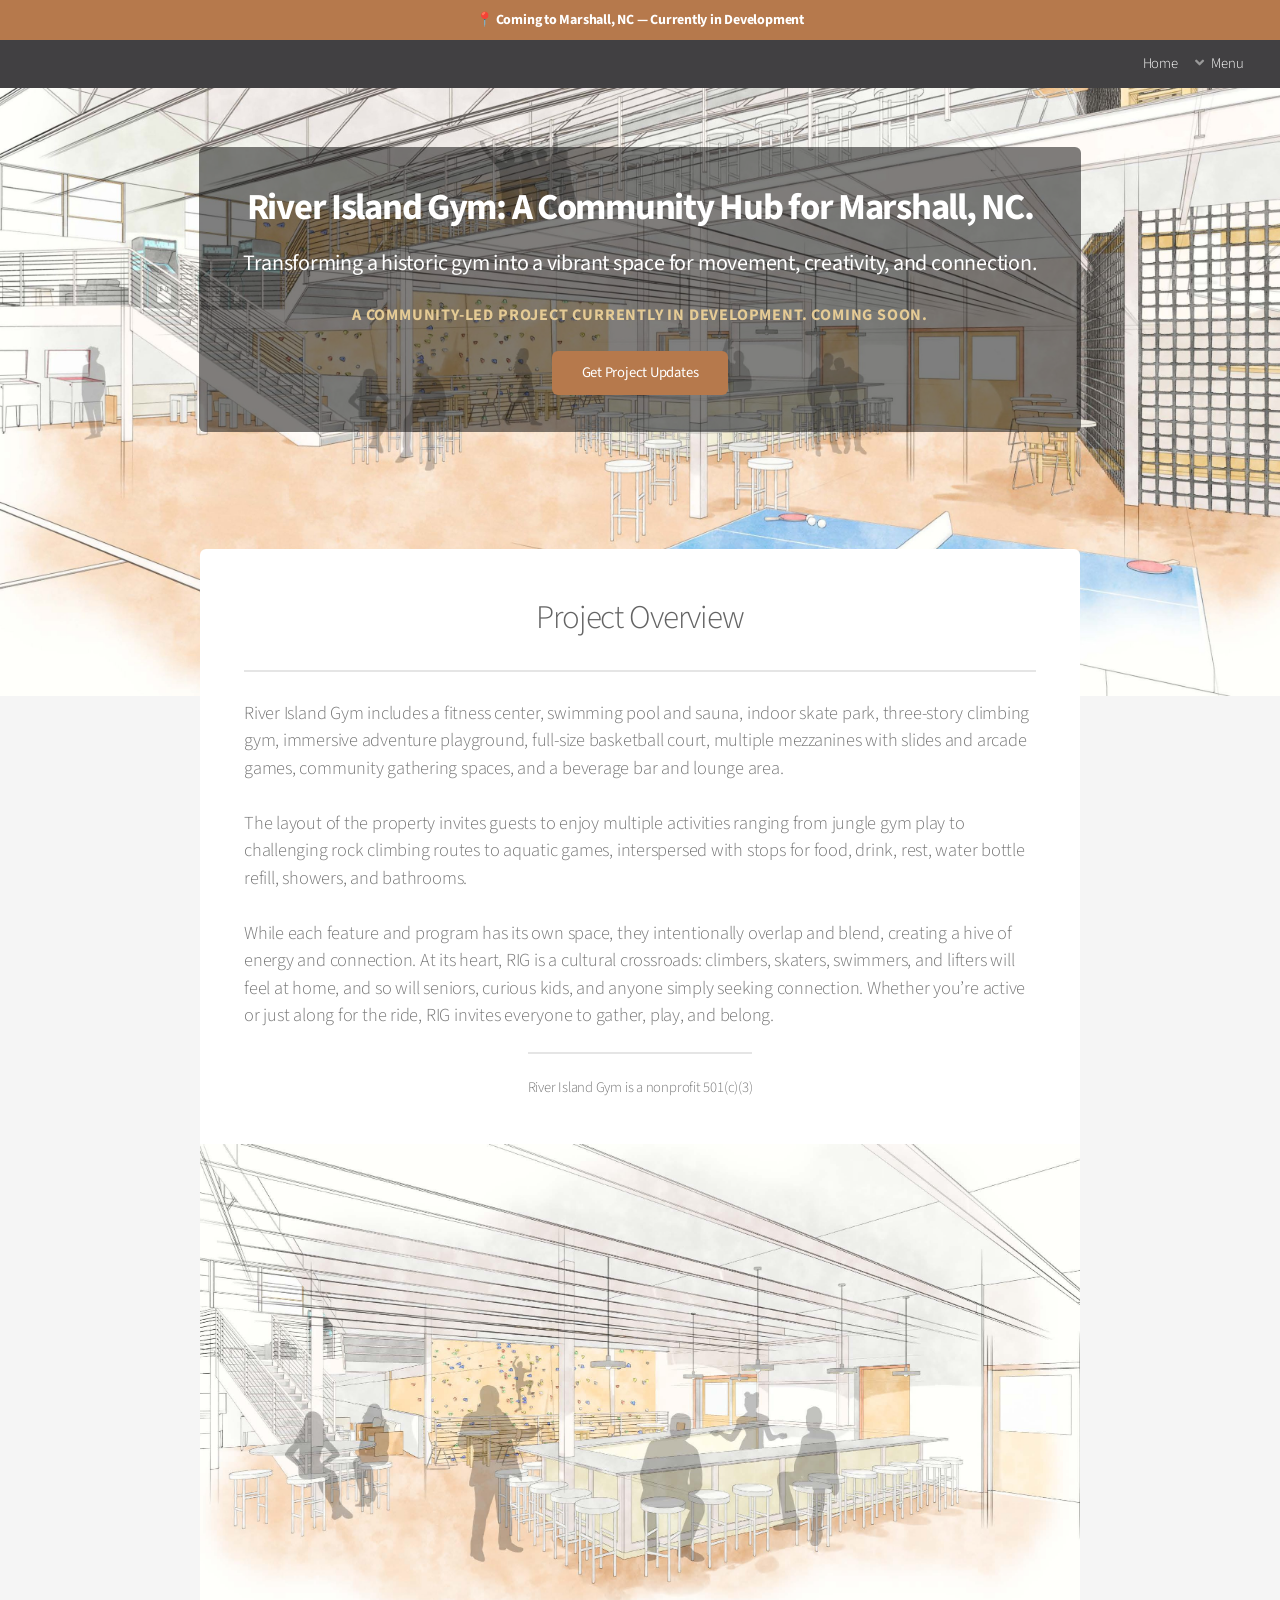
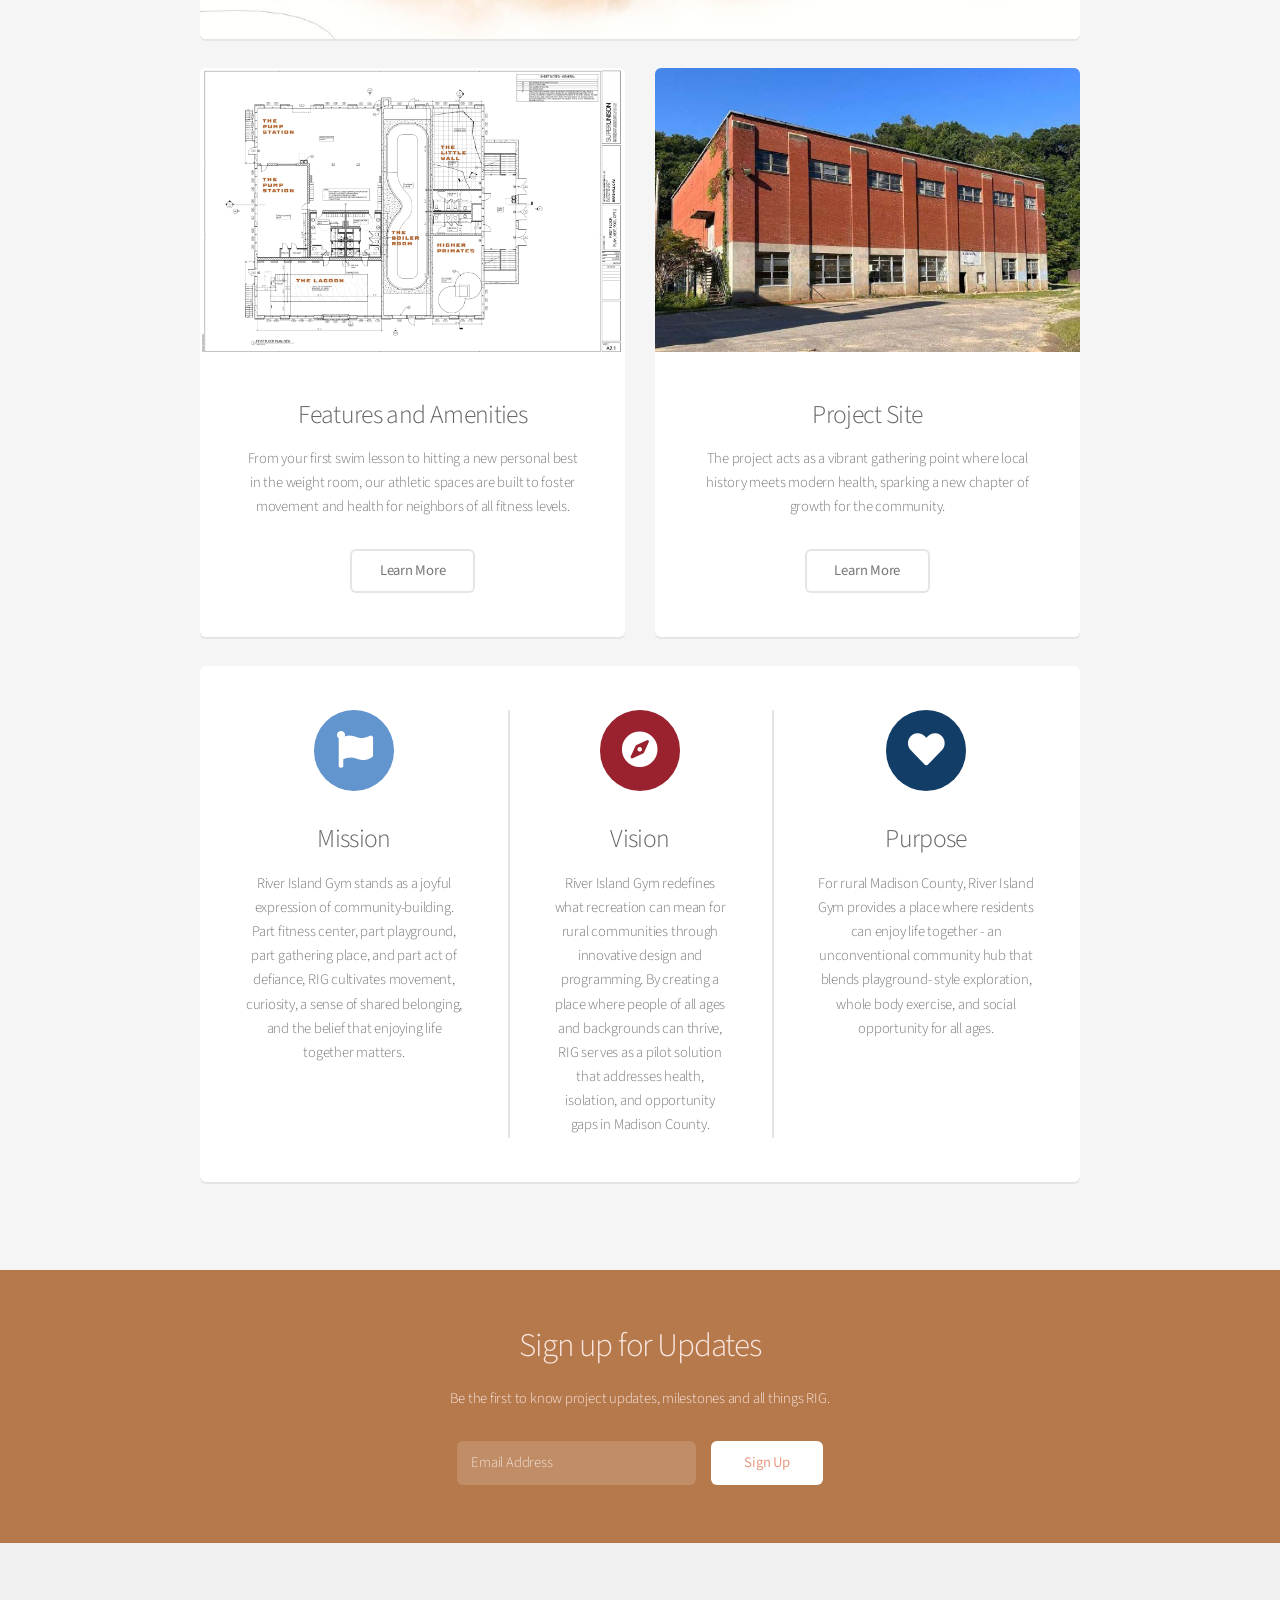
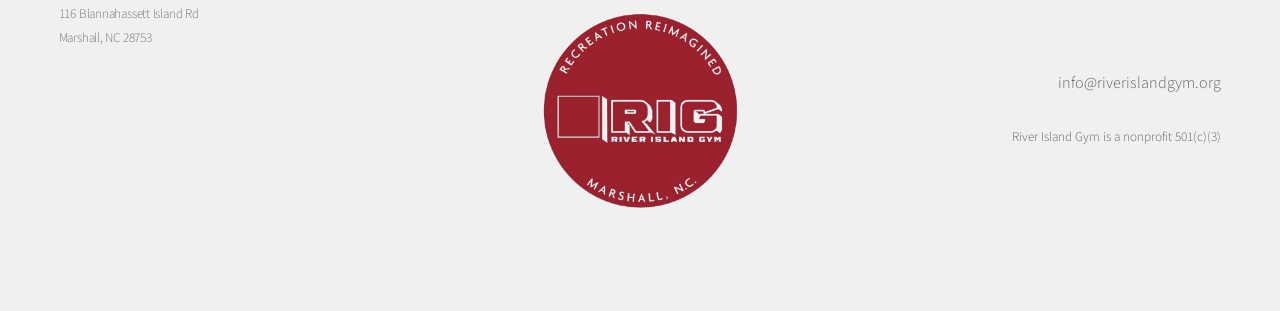
==== commit ec3aa1b7: "update to .org as main site" ====
--- a/index.html
+++ b/index.html
@@ -10,8 +10,8 @@
 		<meta name="description" content="River Island Gym is a nonprofit community hub in Marshall, NC featuring a fitness center, skate park, climbing wall, pool, and more." />
 		<meta property="og:title" content="River Island Gym | Marshall, NC Fitness & Community Center" />
 		<meta property="og:description" content="River Island Gym is a nonprofit community hub in Marshall, NC featuring a fitness center, skate park, climbing wall, pool, and more." />
-		<meta property="og:image" content="https://www.riverislandgym.com/images/top_banner.jpg" />
-		<meta property="og:url" content="https://www.riverislandgym.com/" />
+		<meta property="og:image" content="https://www.riverislandgym.org/images/top_banner.jpg" />
+		<meta property="og:url" content="https://www.riverislandgym.org/" />
 		<meta property="og:type" content="website" />
 		<link rel="icon" href="images/favicon.png" type="image/png" />
 		<link rel="stylesheet" href="assets/css/main.css" />
@@ -175,7 +175,7 @@
 							<li><a href="#" class="icon brands fa-instagram"><span class="label">Instagram</span></a></li>
 						</ul>
 						-->
-						<h4><a href="mailto:info@riverislandgym.com">info@riverislandgym.com</a></h4>
+						<h4><a href="mailto:info@riverislandgym.org">info@riverislandgym.org</a></h4>
 						<br><h5>River Island Gym is a nonprofit 501(c)(3)</h5>
 					</div>
 	
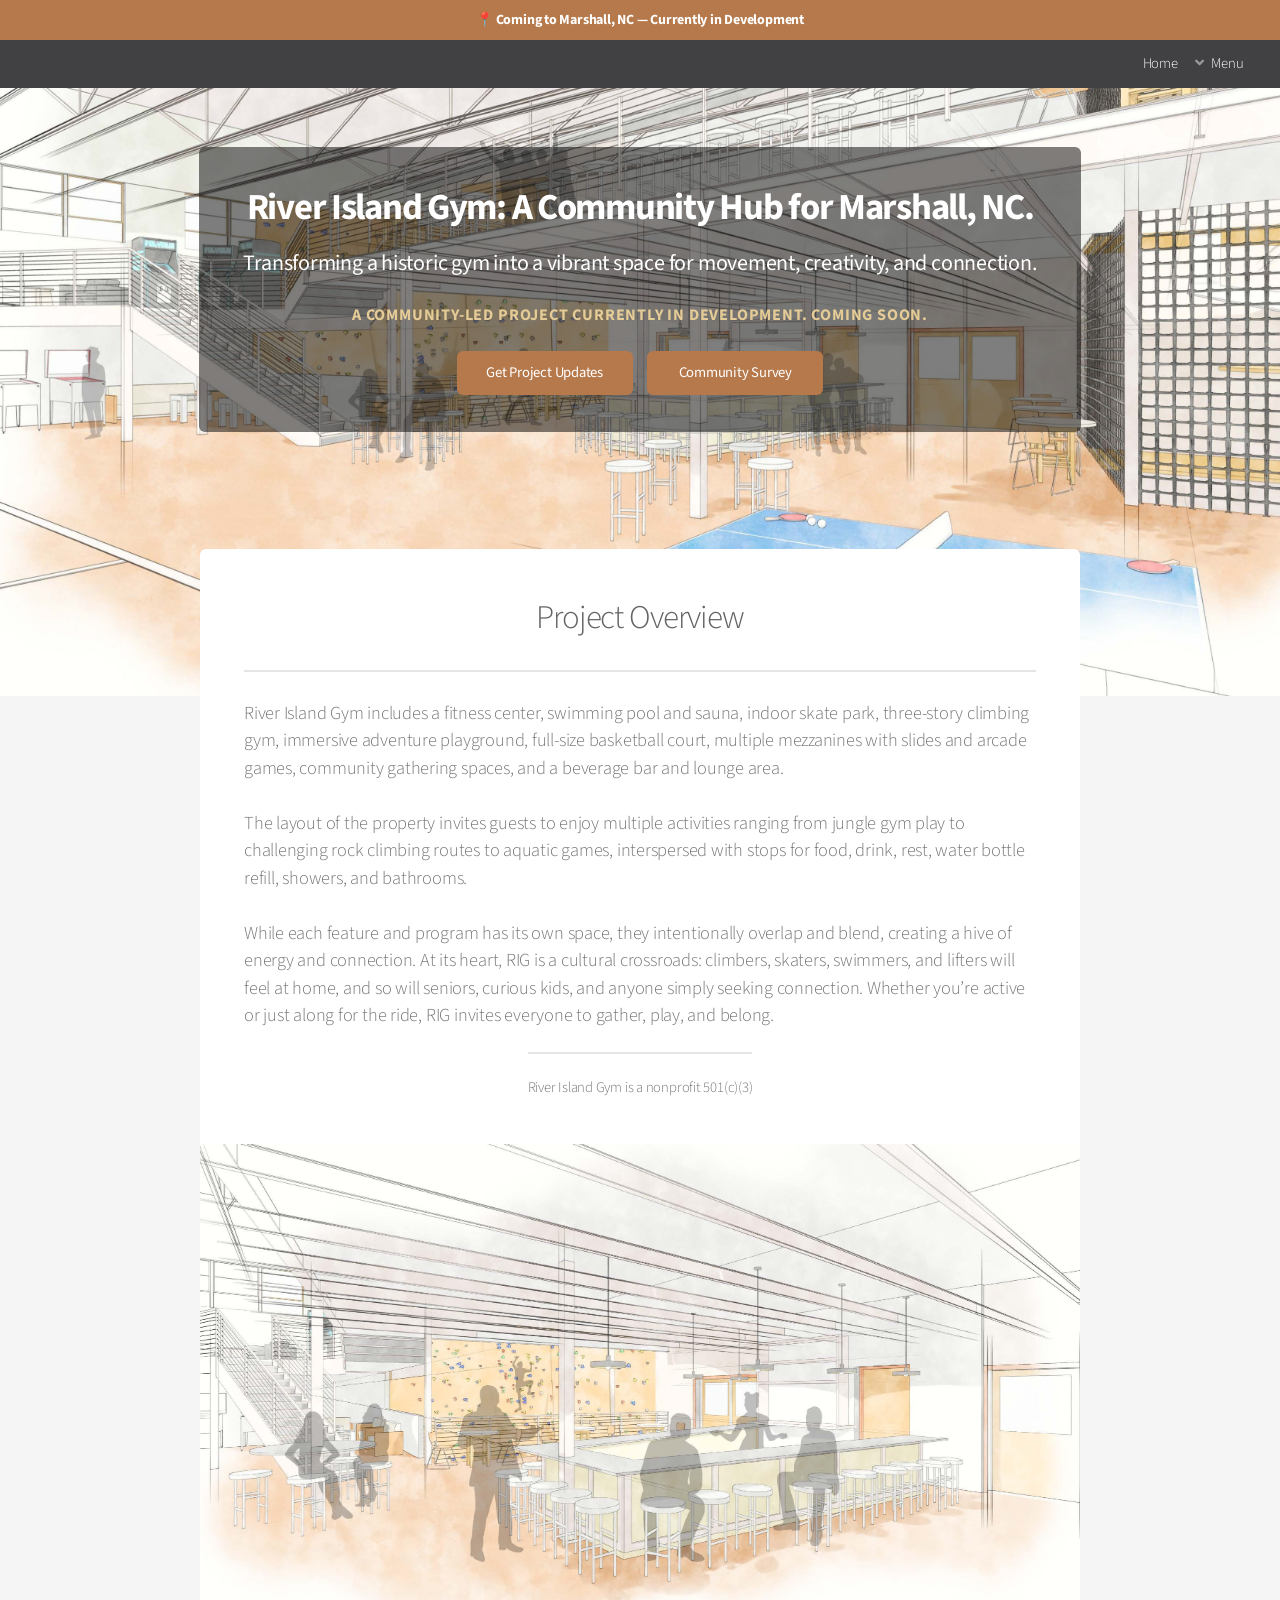
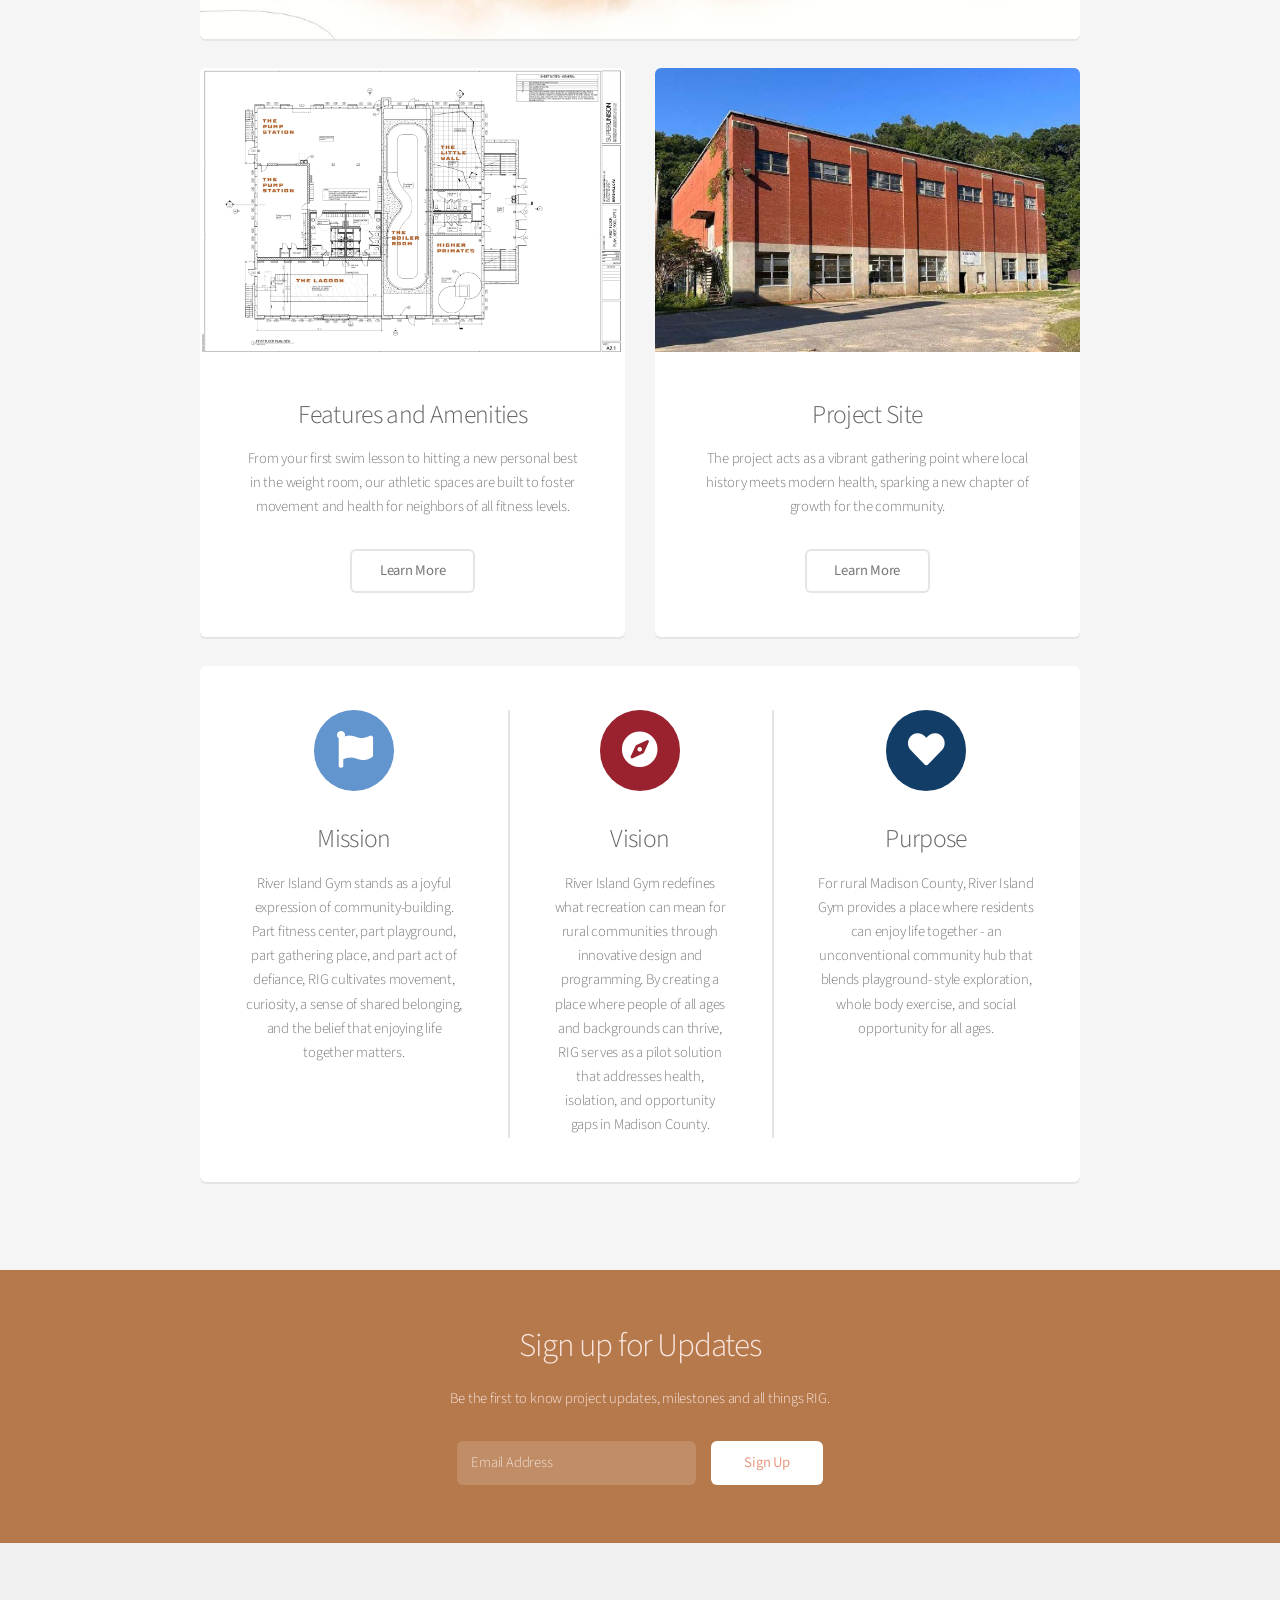
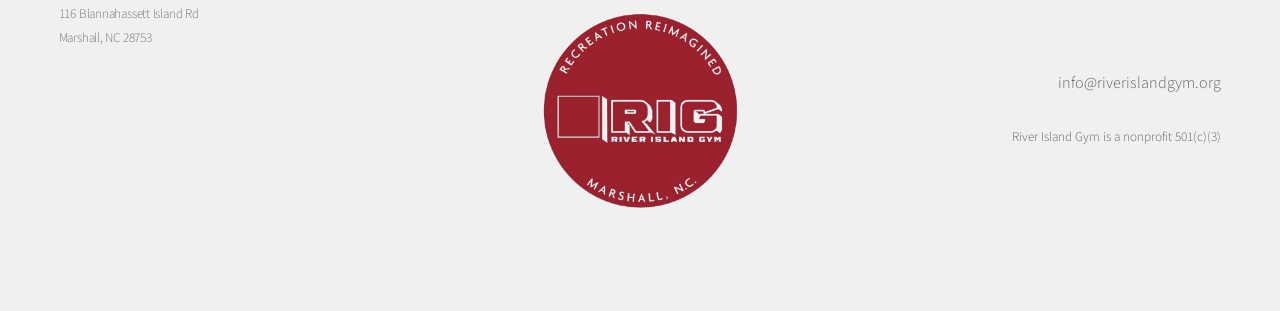
==== commit 30dd2e58: "community survery added to banner" ====
--- a/index.html
+++ b/index.html
@@ -60,6 +60,7 @@
 						<p class="status-line">A community-led project currently in development. Coming soon.</p>
 						<ul class="actions special">
 							<li><a href="#cta" class="button primary">Get Project Updates</a></li>
+							<li><a href="https://docs.google.com/forms/d/1VFCCfAhdwCK-usRBd5XWWmXsT6wQdbaxqTZ0bWMytRU/viewform?pli=1&pli=1&edit_requested=true" class="button primary" target="_blank">Community Survey</a></li>
 						</ul>
 					</div>
 				</section>
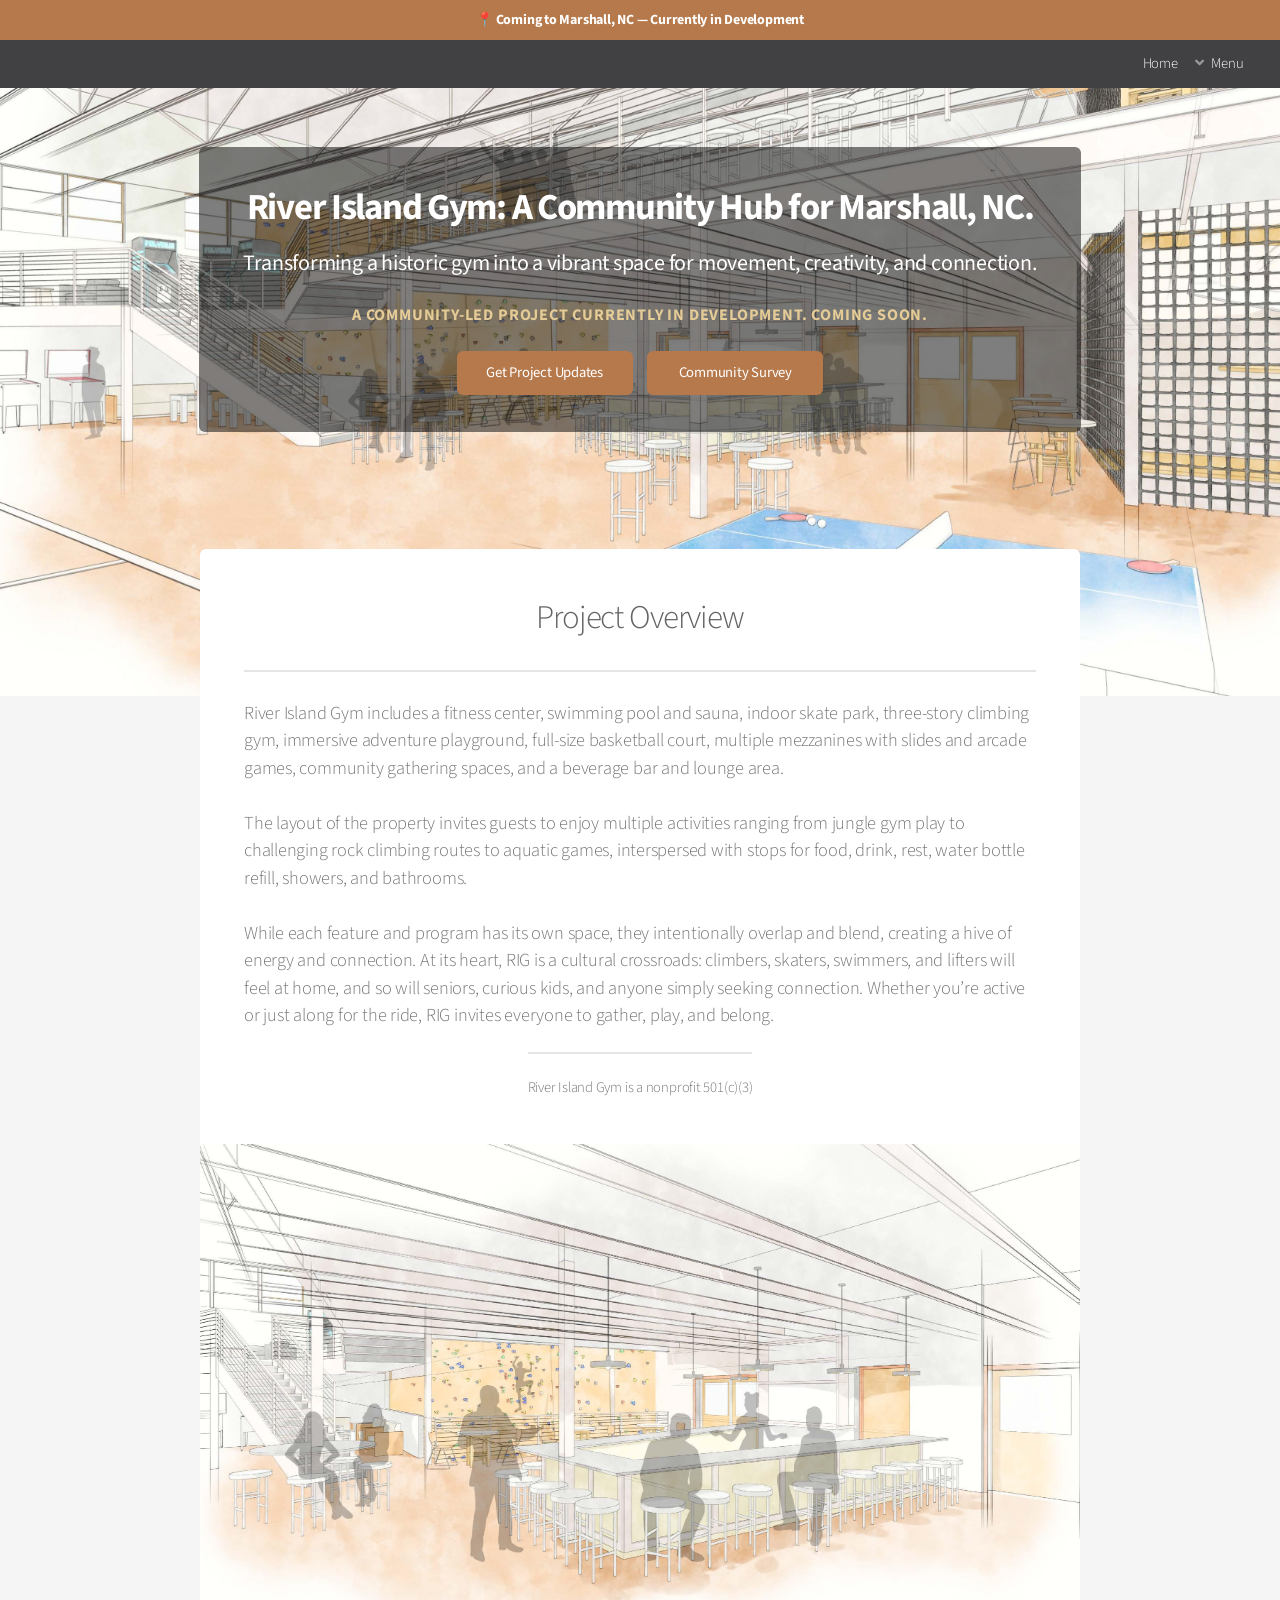
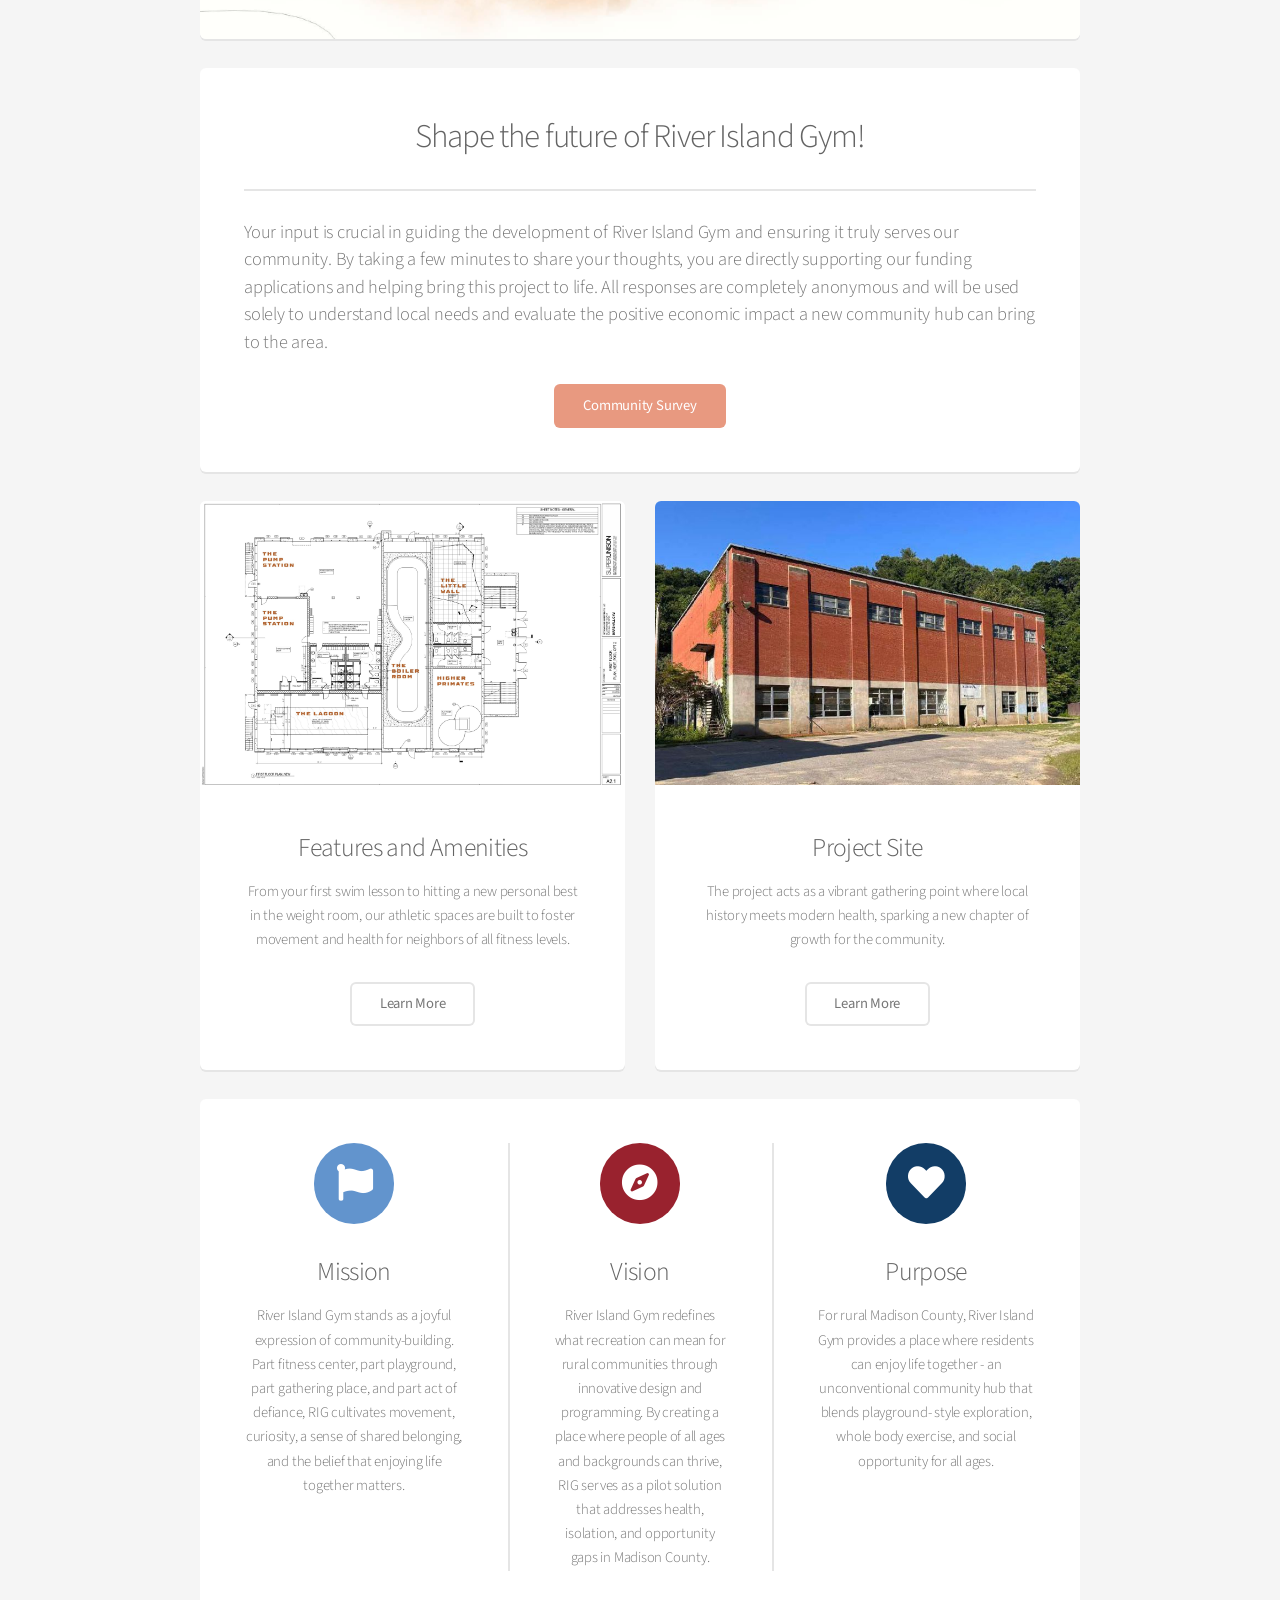
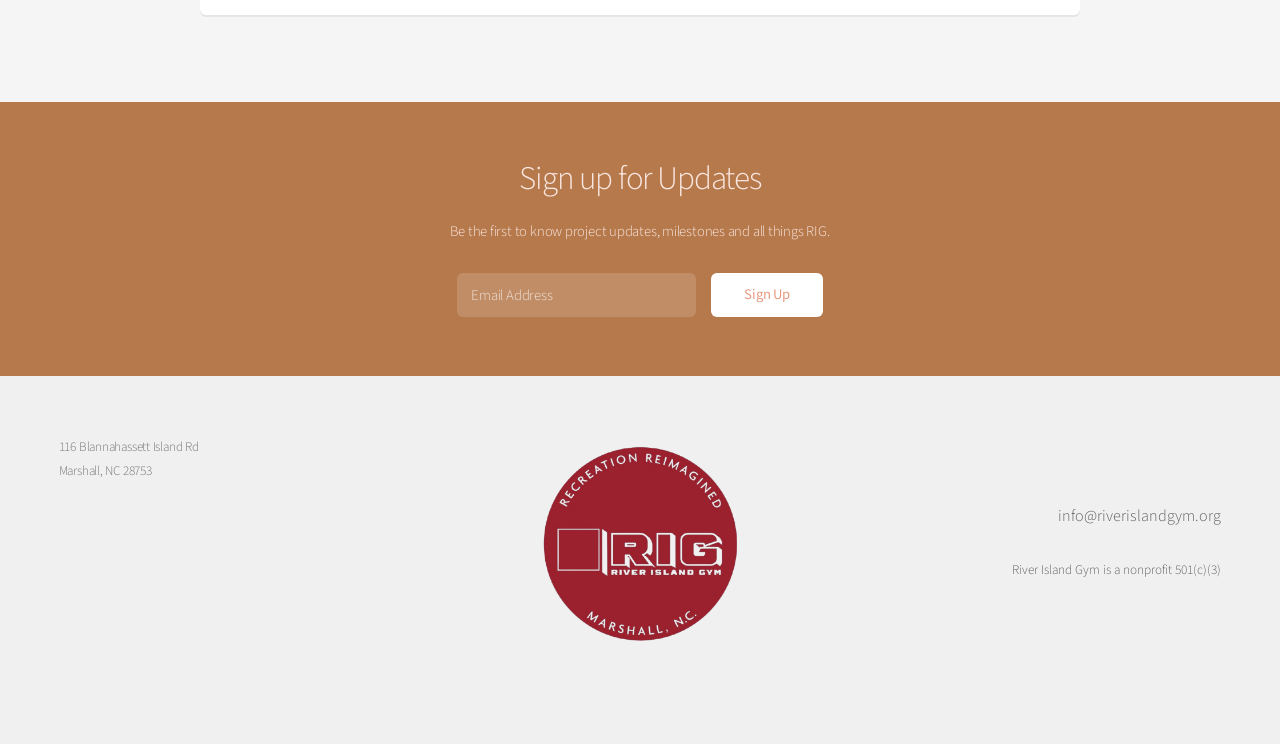
==== commit 17c193cf: "comm survery section" ====
--- a/index.html
+++ b/index.html
@@ -87,6 +87,16 @@
 						<span class="image featured"><img src="images/sandbar.jpg" alt="River Island Gym Sandbar lounge area" /></span>
 					</section>
 
+					<section class="box special">
+						<header class="major">
+							<h2>Shape the future of River Island Gym!</h2>
+							<p>Your input is crucial in guiding the development of River Island Gym and ensuring it truly serves our community. By taking a few minutes to share your thoughts, you are directly supporting our funding applications and helping bring this project to life. All responses are completely anonymous and will be used solely to understand local needs and evaluate the positive economic impact a new community hub can bring to the area.<br><br></p>
+						</header>
+						<ul class="actions special">
+							<li><a href="https://docs.google.com/forms/d/1VFCCfAhdwCK-usRBd5XWWmXsT6wQdbaxqTZ0bWMytRU/viewform?pli=1&pli=1&edit_requested=true" class="button primary" target="_blank">Community Survey</a></li>
+						</ul>
+					</section>
+
 					<div class="row">
 						<div class="col-6 col-12-narrower">
 
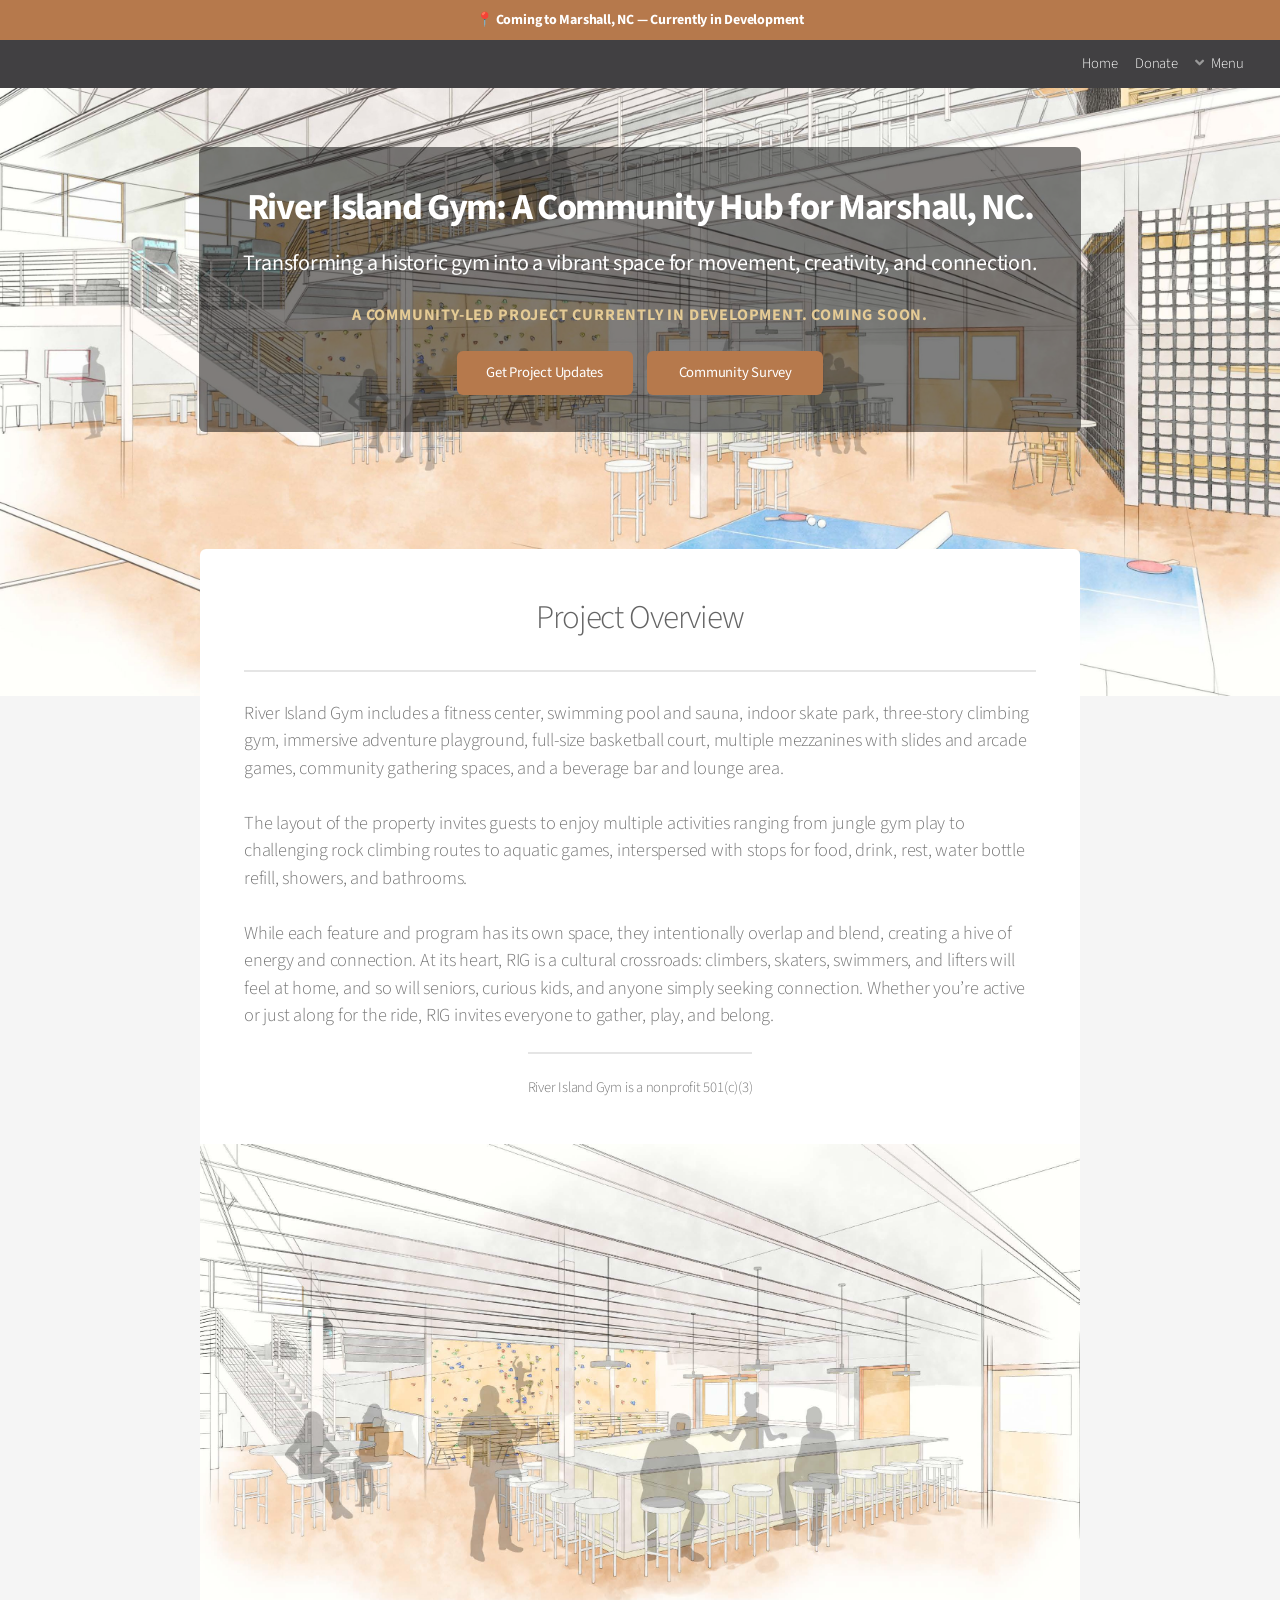
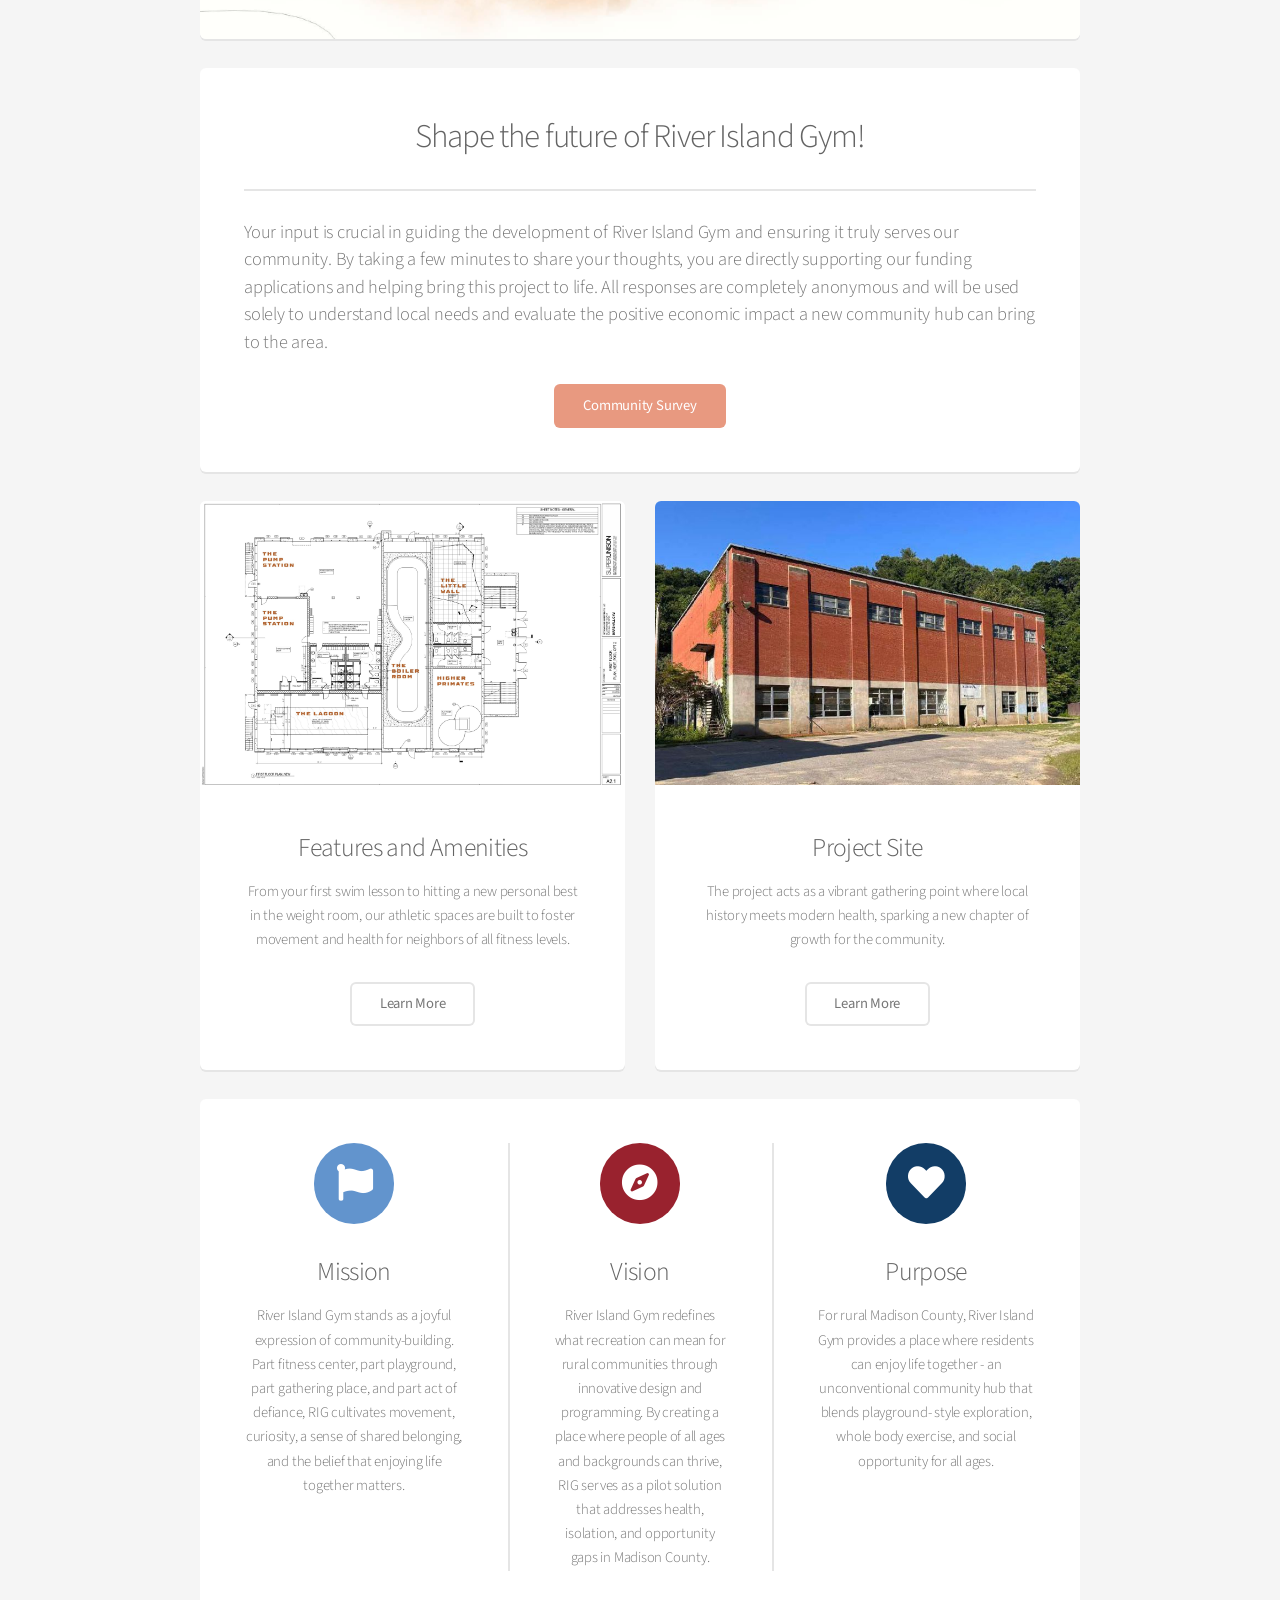
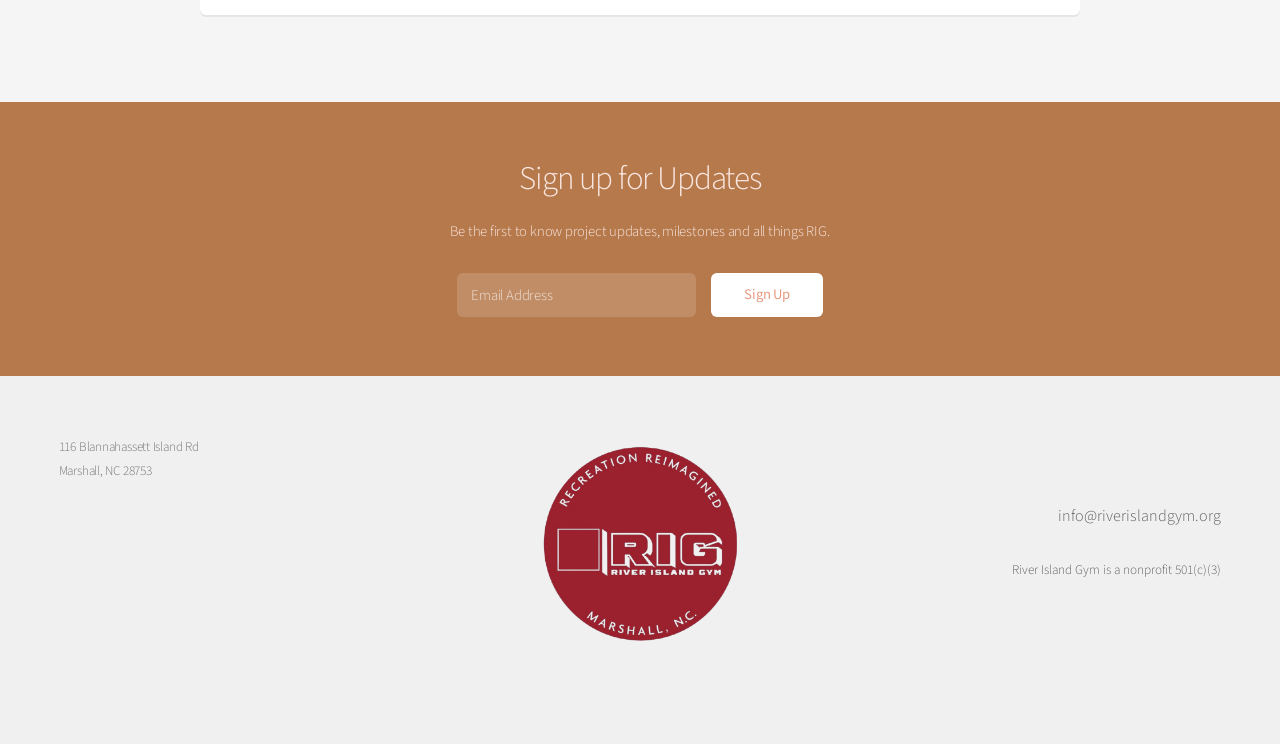
==== commit 1c15861a: "donate page created" ====
--- a/index.html
+++ b/index.html
@@ -40,12 +40,12 @@
 					<nav id="nav">
 						<ul>
 							<li><a href="index.html">Home</a></li>
+							<li><a href="donate.html">Donate</a></li>
 							<li>
 								<a href="#" class="icon solid fa-angle-down">Menu</a>
 								<ul>
 									<li><a href="spaces.html">Property Features</a></li>
 									<li><a href="site.html">Project Site</a></li>
-									<li><a href="contact.html">Contact</a></li>
 								</ul>
 							</li>
 						</ul>
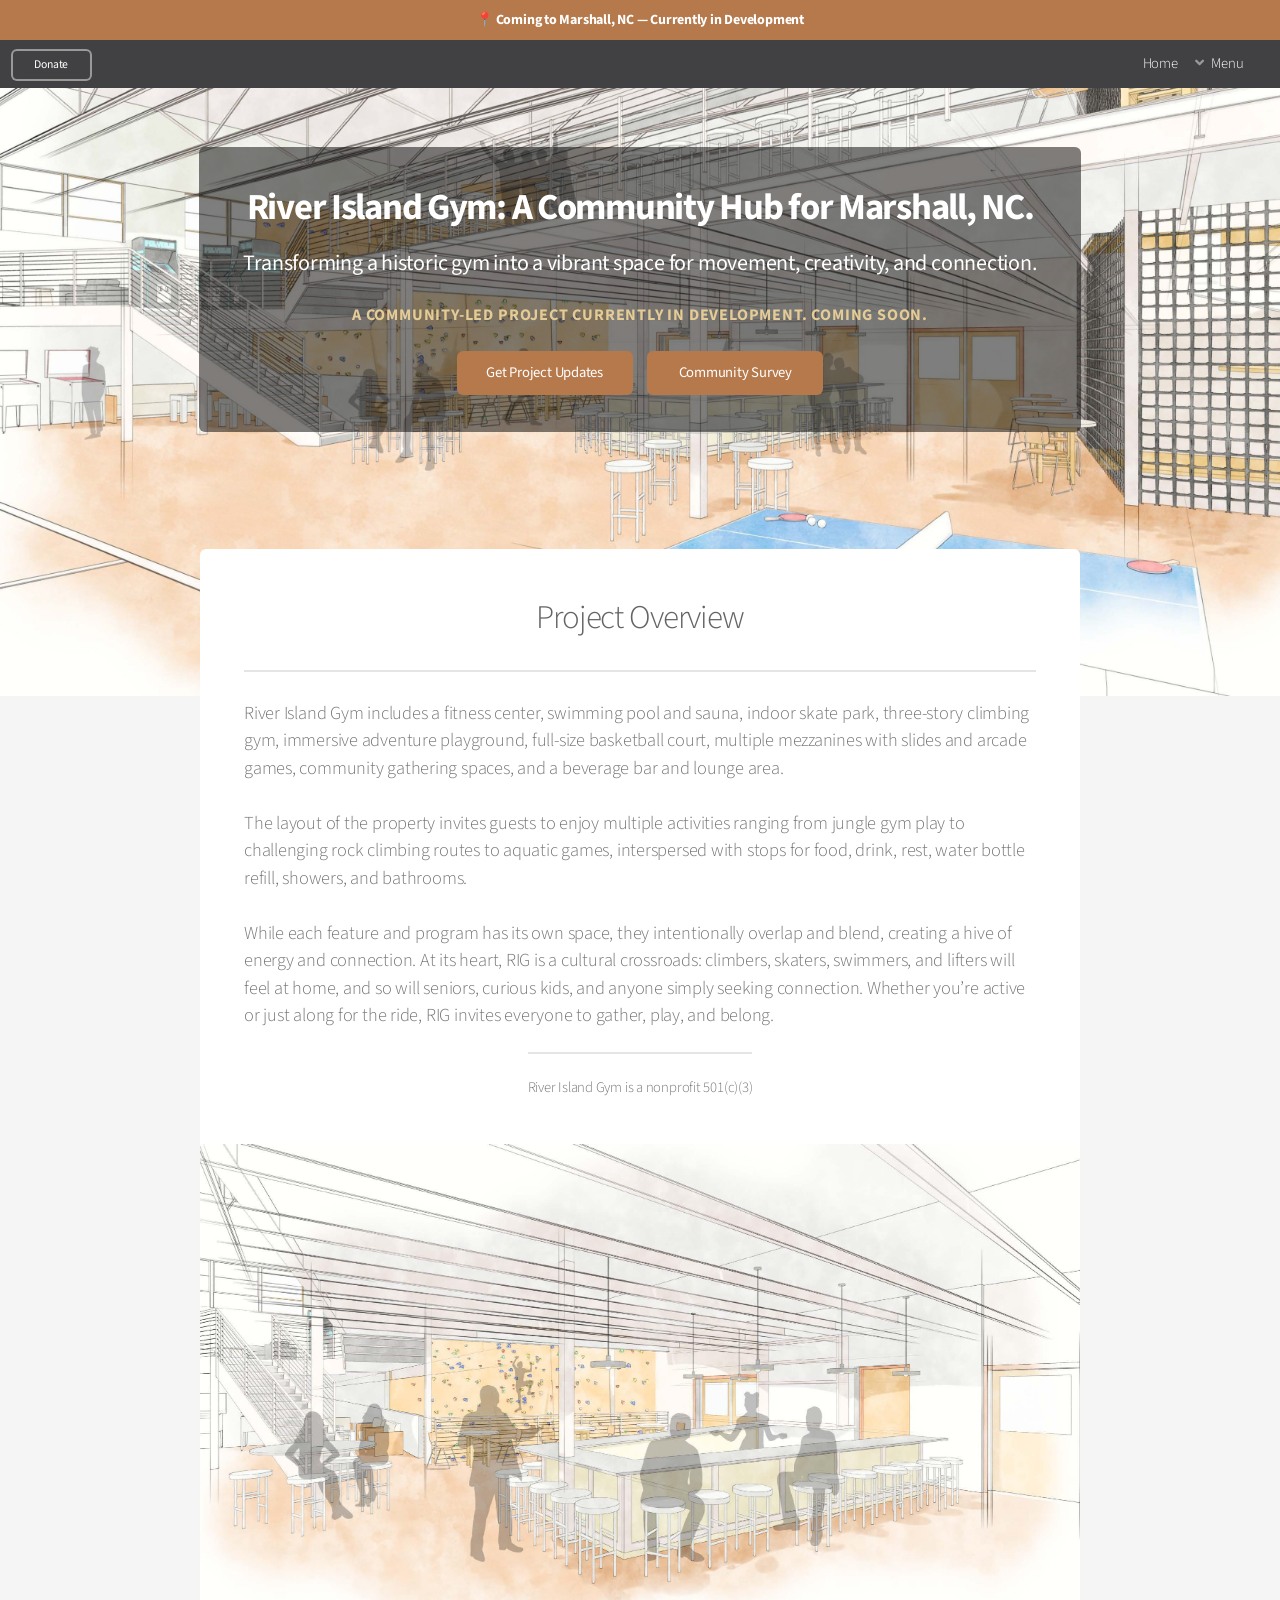
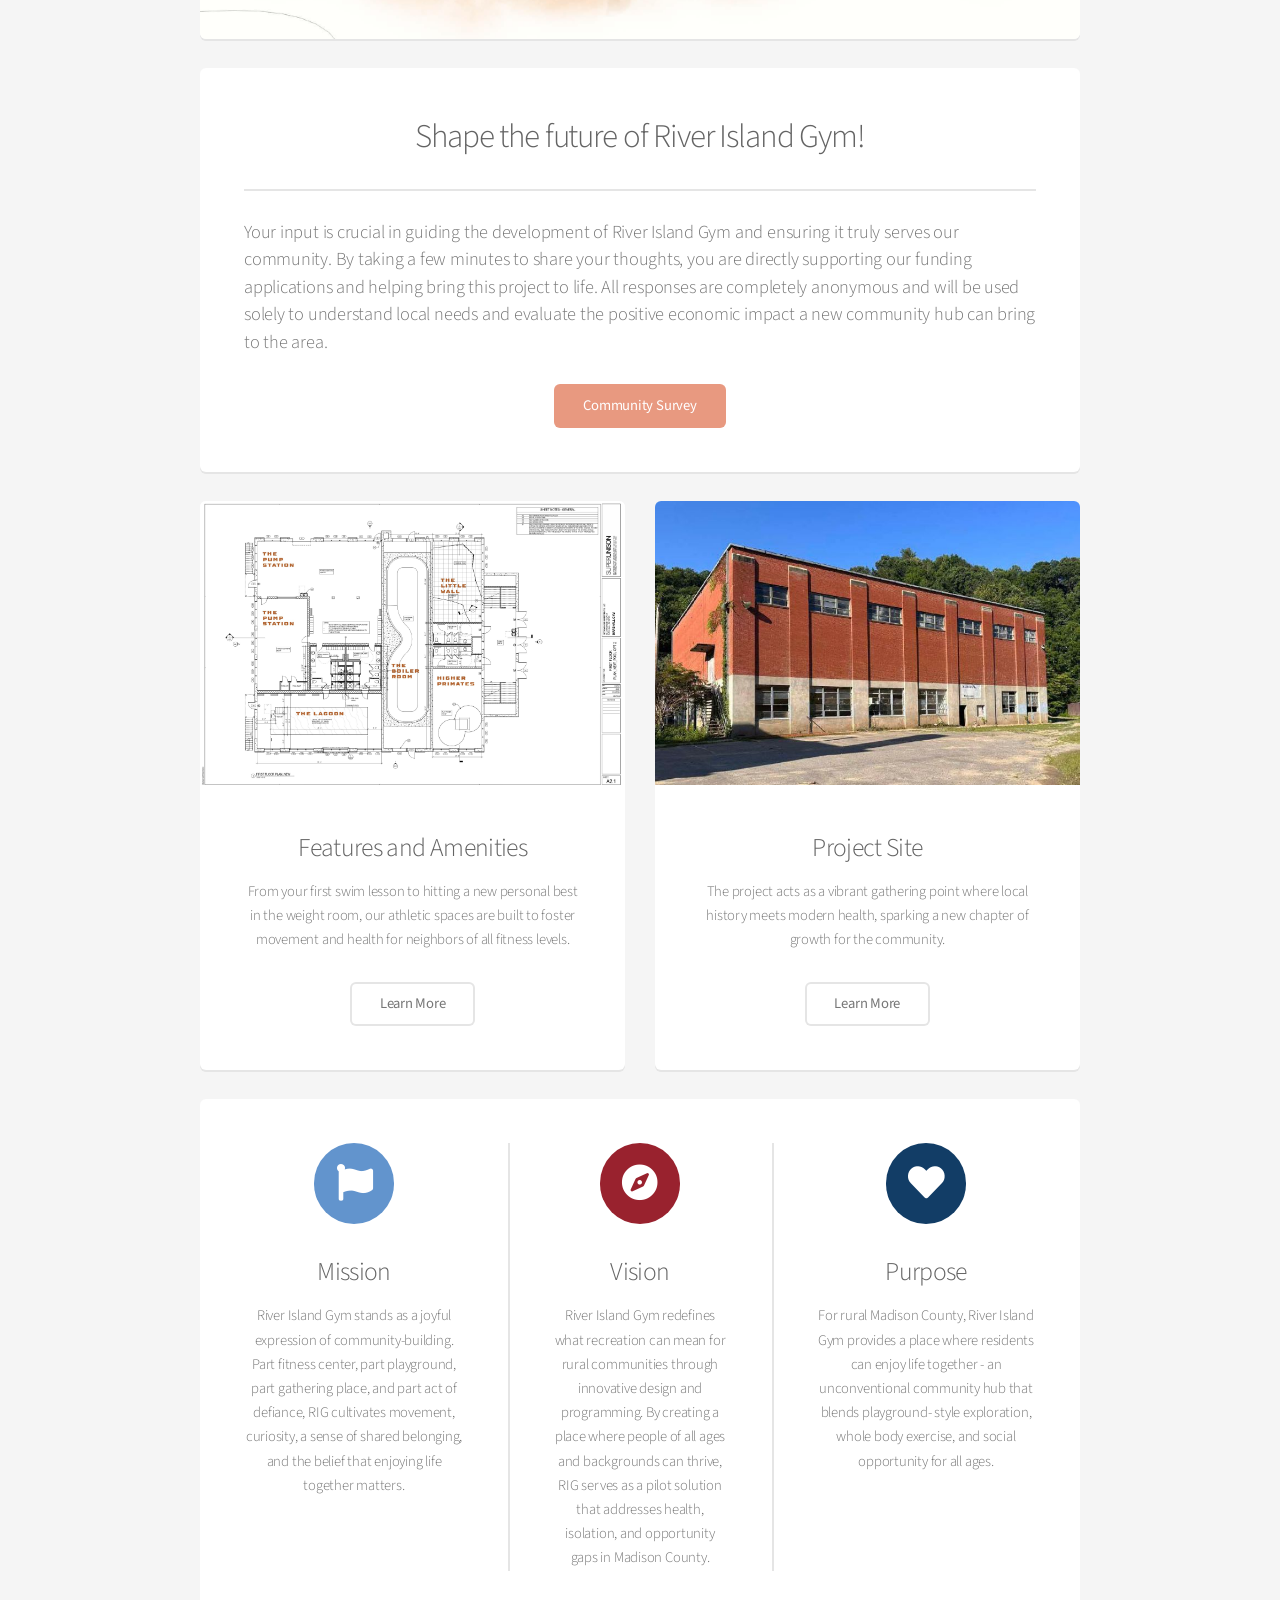
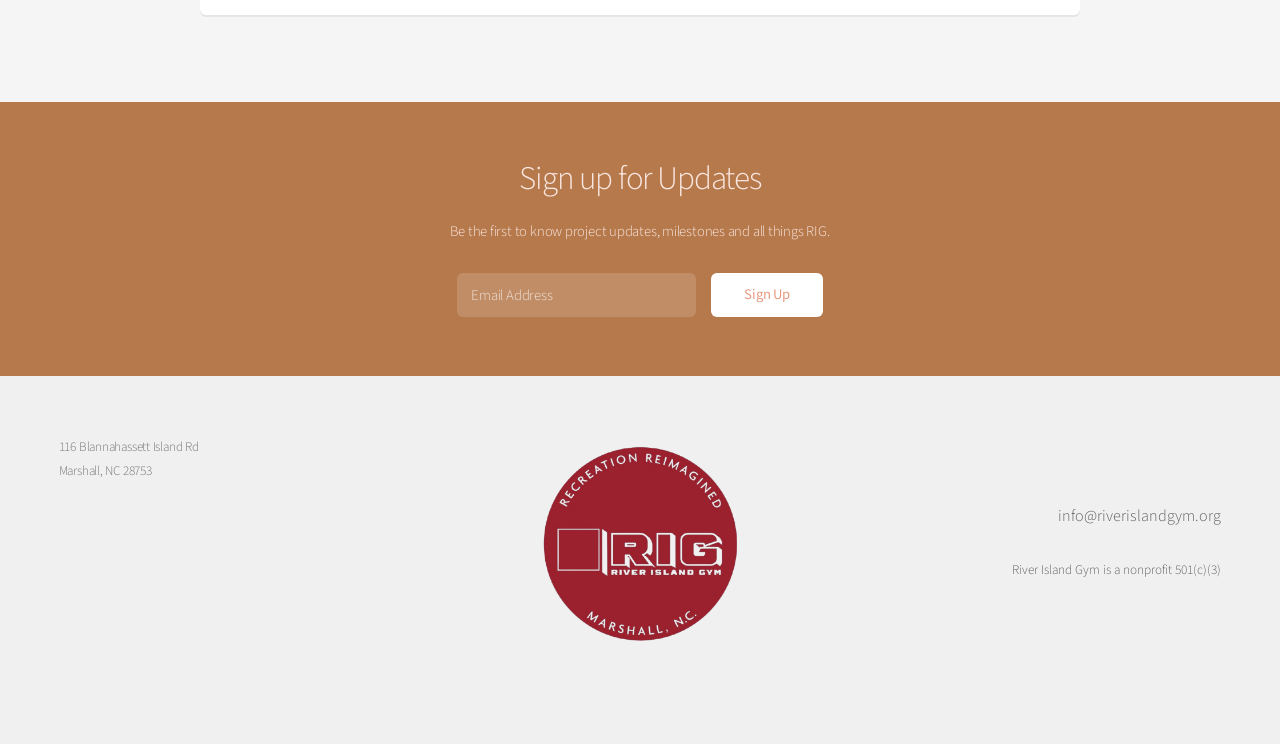
==== commit 63283bb8: "donation navigation complete, donation button added." ====
--- a/index.html
+++ b/index.html
@@ -37,15 +37,18 @@
 
 			<!-- Header -->
 				<header id="header">
+					<ul class="header-left-nav">
+						<li><a href="donate.html" class="button primary small">Donate</a></li>
+					</ul>
 					<nav id="nav">
 						<ul>
 							<li><a href="index.html">Home</a></li>
-							<li><a href="donate.html">Donate</a></li>
 							<li>
 								<a href="#" class="icon solid fa-angle-down">Menu</a>
 								<ul>
 									<li><a href="spaces.html">Property Features</a></li>
 									<li><a href="site.html">Project Site</a></li>
+									<li><a href="donate.html">Donate</a></li>
 								</ul>
 							</li>
 						</ul>
--- a/assets/css/main.css
+++ b/assets/css/main.css
@@ -2863,6 +2863,27 @@
 				background-color: #e4886a;
 			}
 
+		input[type="submit"].primary.small,
+		input[type="reset"].primary.small,
+		input[type="button"].primary.small,
+		.button.primary.small {
+			background-color: #6294CD;
+		}
+
+			input[type="submit"].primary.small:hover,
+			input[type="reset"].primary.small:hover,
+			input[type="button"].primary.small:hover,
+			.button.primary.small:hover {
+				background-color: #7aa5d5;
+			}
+
+			input[type="submit"].primary.small:active,
+			input[type="reset"].primary.small:active,
+			input[type="button"].primary.small:active,
+			.button.primary.small:active {
+				background-color: #4b83c5;
+			}
+
 		input[type="submit"].disabled, input[type="submit"]:disabled,
 		input[type="reset"].disabled,
 		input[type="reset"]:disabled,
@@ -2957,6 +2978,23 @@
 		z-index: 10000;
 	}
 
+	.header-left-nav {
+			list-style: none;
+			margin: 0;
+			padding-left: 0;
+			color: inherit;
+			height: inherit;
+			left: 0.75em;
+			line-height: inherit;
+			position: absolute;
+			top: 0;
+			li {
+				display: inline-block;
+				padding-left: 0;
+				list-style: none;
+			}
+		}
+
 		#header h1 {
 			color: inherit;
 			height: inherit;
@@ -3051,6 +3089,20 @@
 			#header input[type="reset"]:active,
 			#header input[type="button"]:active,
 			#header .button:active {
+				background-color: rgba(153, 153, 153, 0.5);
+			}
+
+			#header .button.primary.small {
+				background-color: transparent;
+				box-shadow: inset 0 0 0 2px #999;
+				color: #ffffff !important;
+			}
+
+			#header .button.primary.small:hover {
+				background-color: rgba(153, 153, 153, 0.25);
+			}
+
+			#header .button.primary.small:active {
 				background-color: rgba(153, 153, 153, 0.5);
 			}
 
